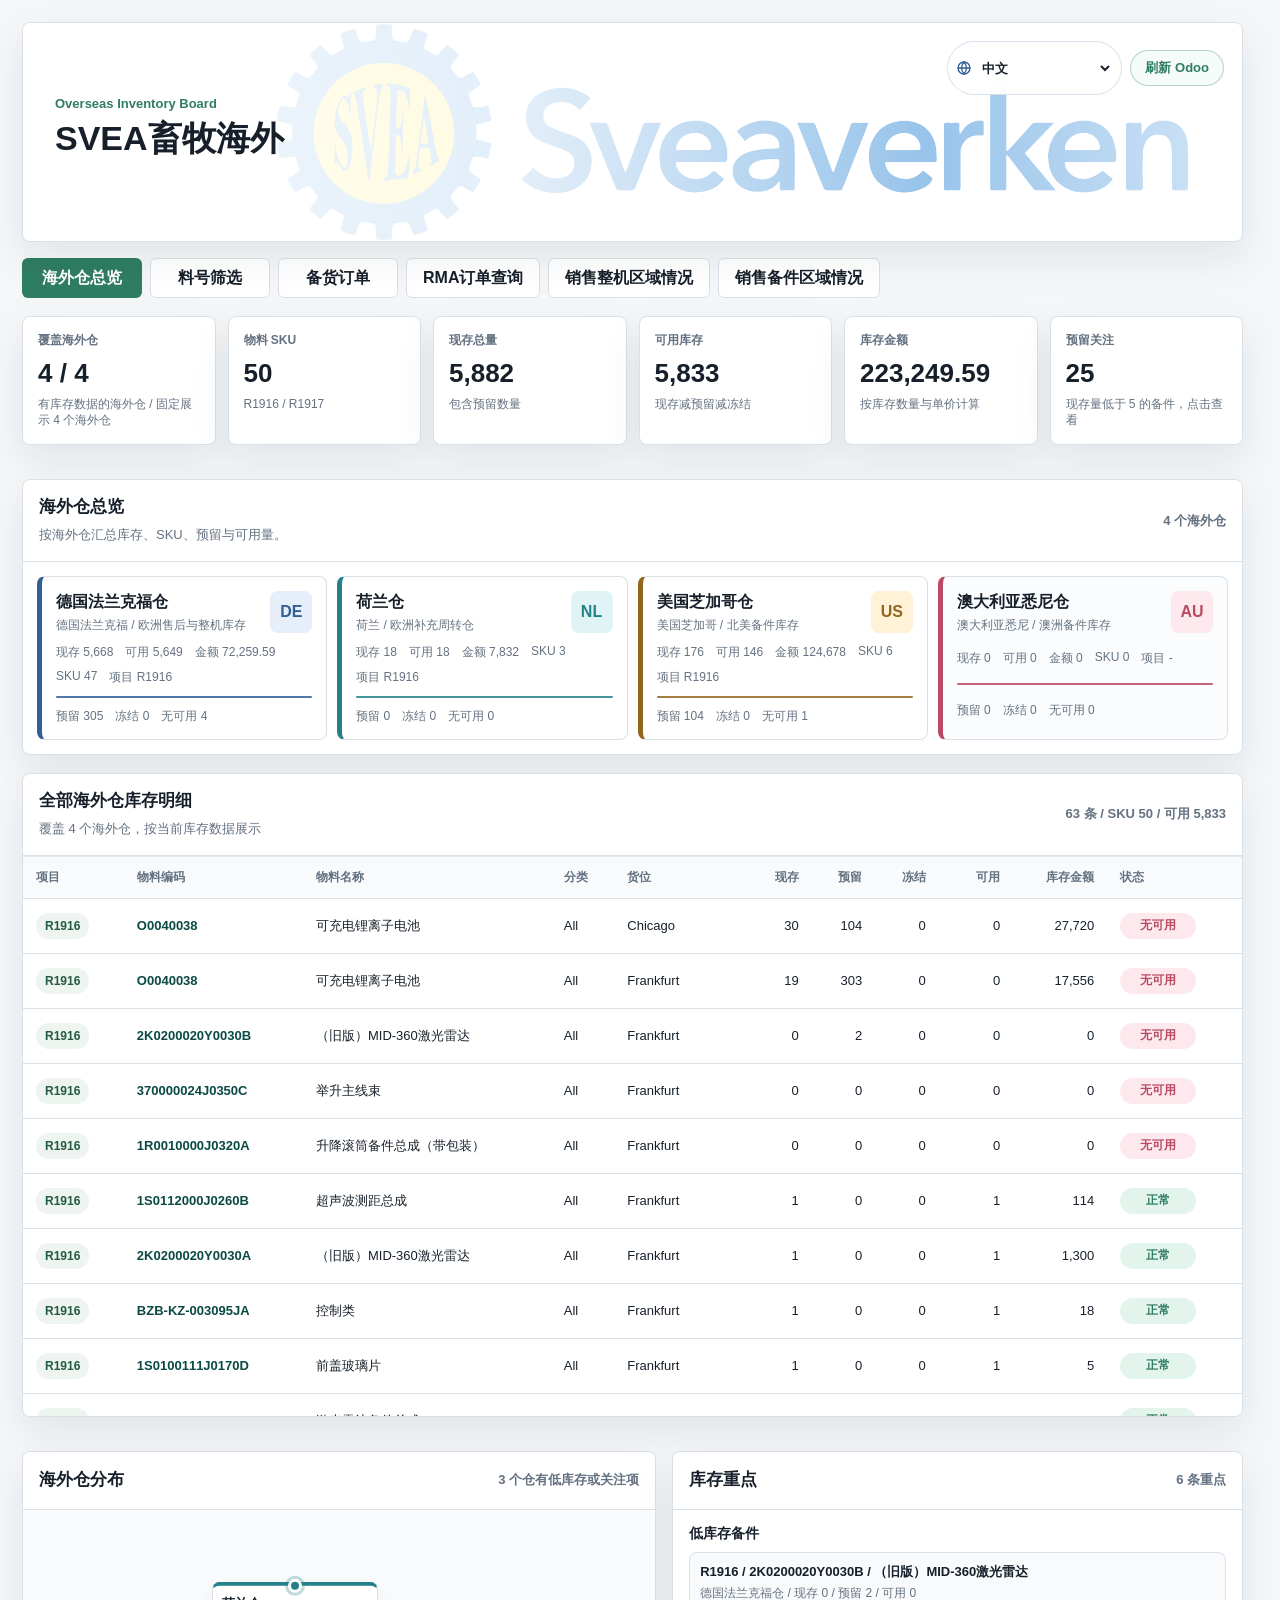
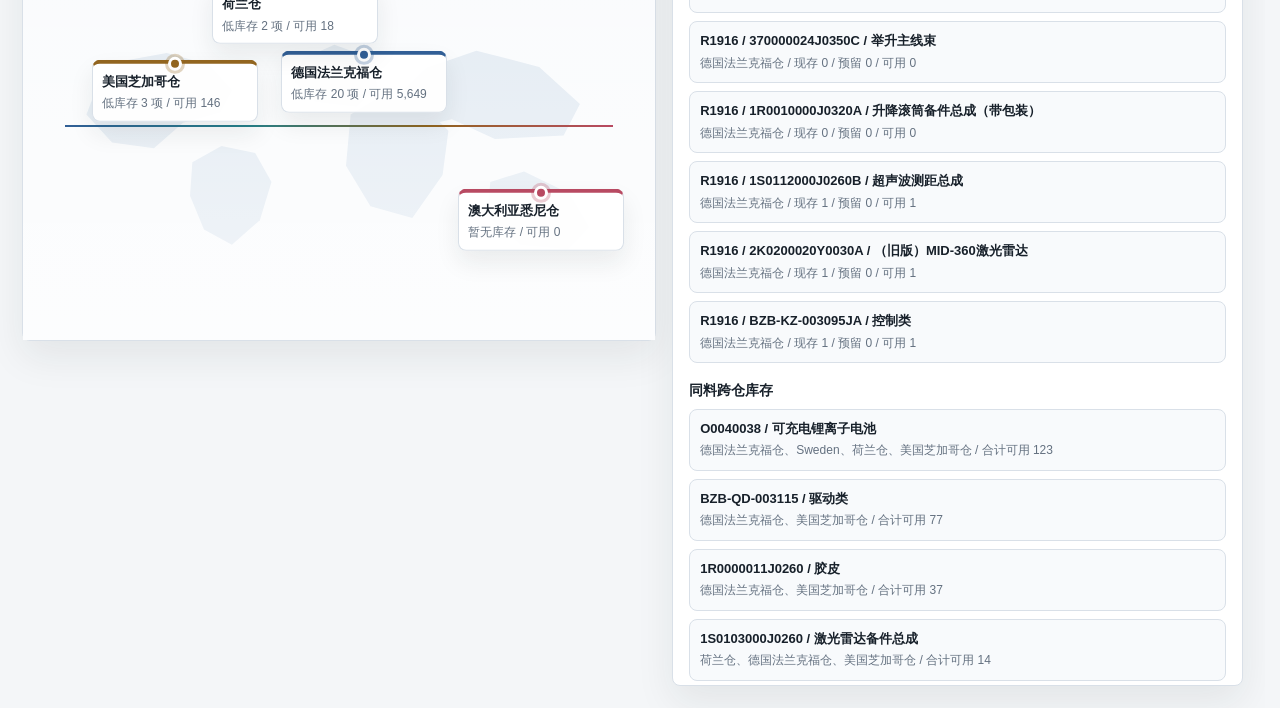
==== SVEA畜牧海外库存看板.html @ bf7ef836 "Update overseas inventory dashboard" ====
<!doctype html>
<html lang="zh-CN">
  <head>
    <meta charset="utf-8">
    <meta name="viewport" content="width=device-width, initial-scale=1">
    <title>SVEA畜牧海外</title>
    <meta name="description" content="SVEA畜牧海外库存、备货、RMA、销售整机和销售备件总看板。">
    <meta property="og:title" content="SVEA畜牧海外">
    <meta property="og:description" content="海外库存、备货、RMA、销售整机和销售备件总看板。">
    <meta property="og:type" content="website">
    <meta property="og:url" content="https://a1282439227-gif.github.io/overseas-inventory-dashboard/">
    <meta property="og:image" content="https://a1282439227-gif.github.io/overseas-inventory-dashboard/assets/sveaverken-logo.png">
    <meta name="twitter:card" content="summary_large_image">
    <meta name="twitter:title" content="SVEA畜牧海外">
    <meta name="twitter:description" content="海外库存、备货、RMA、销售整机和销售备件总看板。">
    <meta name="twitter:image" content="https://a1282439227-gif.github.io/overseas-inventory-dashboard/assets/sveaverken-logo.png">
    <link rel="stylesheet" href="./styles.css?v=20260814-rma-detail-resize-v2">
  </head>
  <body>
    <main class="app-shell">
      <header class="topbar">
        <section class="title-block" aria-labelledby="pageTitle">
          <div class="brand-heading">
            <div>
              <p class="eyebrow">Overseas Inventory Board</p>
              <h1 id="pageTitle">SVEA畜牧海外</h1>
            </div>
          </div>
          <p class="source-note" id="sourceNote" hidden aria-hidden="true"></p>
          <div class="title-actions">
          <label class="language-picker" aria-label="语言选择">
            <span class="language-icon" aria-hidden="true">
              <svg viewBox="0 0 24 24" focusable="false">
                <circle cx="12" cy="12" r="9"></circle>
                <path d="M3 12h18"></path>
                <path d="M12 3c2.4 2.5 3.6 5.5 3.6 9s-1.2 6.5-3.6 9"></path>
                <path d="M12 3c-2.4 2.5-3.6 5.5-3.6 9s1.2 6.5 3.6 9"></path>
              </svg>
            </span>
            <select id="languageSelect" aria-label="选择显示语言">
              <option value="zh-CN">中文</option>
              <option value="en">English</option>
              <option value="de">Deutsch</option>
              <option value="fr">Français</option>
              <option value="es">Español</option>
              <option value="it">Italiano</option>
              <option value="pt">Português</option>
              <option value="ja">日本語</option>
              <option value="ko">한국어</option>
              <option value="ru">Русский</option>
              <option value="vi">Tiếng Việt</option>
              <option value="th">ไทย</option>
              <option value="ms">Bahasa Melayu</option>
              <option value="id">Bahasa Indonesia</option>
              <option value="tr">Türkçe</option>
            </select>
          </label>
          <button class="title-refresh-button" id="salesRefreshButton" type="button">刷新 Odoo</button>
          </div>
        </section>

        <section class="visual-card" aria-label="海外仓作业概览">
          <img src="./assets/warehouse-operations.png" alt="海外仓库作业和全球配送场景">
          <div class="visual-metrics">
            <span>德国法兰克福仓</span>
            <span>荷兰仓</span>
            <span>美国芝加哥仓</span>
            <span>澳大利亚悉尼仓</span>
          </div>
        </section>
      </header>

      <nav class="view-tabs" aria-label="看板页面">
        <button class="view-tab is-active" type="button" data-view="overview" aria-controls="overviewPage" aria-selected="true">海外仓总览</button>
        <button class="view-tab" type="button" data-view="material" aria-controls="materialPage" aria-selected="false">料号筛选</button>
        <button class="view-tab" type="button" data-view="replenishment" aria-controls="replenishmentPage" aria-selected="false">备货订单</button>
        <button class="view-tab" type="button" data-view="rma" aria-controls="rmaPage" aria-selected="false">RMA订单查询</button>
        <button class="view-tab" type="button" data-view="salesMachine" aria-controls="salesMachinePage" aria-selected="false">销售整机区域情况</button>
        <button class="view-tab" type="button" data-view="salesSpare" aria-controls="salesSparePage" aria-selected="false">销售备件区域情况</button>
      </nav>

      <section class="view-panel is-active" id="overviewPage" data-view-panel="overview">
        <section class="summary-grid" id="summaryGrid" aria-label="库存指标汇总"></section>

        <section class="warehouse-section" aria-label="仓库总览">
          <div class="section-title">
            <div>
              <h2>海外仓总览</h2>
              <p class="section-subtitle">按海外仓汇总库存、SKU、预留与可用量。</p>
            </div>
            <span id="warehouseCount"></span>
          </div>
          <div class="warehouse-list" id="warehouseList"></div>
        </section>

        <section class="detail-section overview-detail-section" aria-label="仓库库存明细">
          <div class="section-title">
            <div>
              <h2 id="overviewDetailTitle">库存明细</h2>
              <p class="section-subtitle" id="overviewDetailMeta"></p>
            </div>
            <span id="overviewDetailCount"></span>
          </div>
          <div class="table-wrap compact-table">
            <table>
              <thead>
                <tr>
                  <th>项目</th>
                  <th>物料编码</th>
                  <th>物料名称</th>
                  <th>分类</th>
                  <th>货位</th>
                  <th class="num">现存</th>
                  <th class="num">预留</th>
                  <th class="num">冻结</th>
                  <th class="num">可用</th>
                  <th class="num">库存金额</th>
                  <th>状态</th>
                </tr>
              </thead>
              <tbody id="overviewTableBody"></tbody>
            </table>
          </div>
          <p id="overviewEmptyState" class="empty-state" hidden>暂无库存明细</p>
        </section>

        <section class="overview-support-grid">
          <section class="network-section" aria-label="海外仓分布">
            <div class="section-title">
              <h2>海外仓分布</h2>
              <span id="networkStatus"></span>
            </div>
            <div class="warehouse-map" id="warehouseMap"></div>
          </section>

          <section class="insight-section" aria-label="库存预警">
            <div class="section-title">
              <h2>库存重点</h2>
              <span id="alertCount"></span>
            </div>
            <div class="insight-group">
              <h3>低库存备件</h3>
              <div id="lowStockList" class="compact-list"></div>
            </div>
            <div class="insight-group">
              <h3>同料跨仓库存</h3>
              <div id="transferList" class="compact-list"></div>
            </div>
          </section>
        </section>

        <details class="import-section manual-import-section">
          <summary class="section-title import-summary">
            <div>
              <h2>Excel人工导入</h2>
              <p class="section-subtitle">系统未自动更新时，粘贴库存表格内容。</p>
            </div>
            <span id="overviewImportStatus">可粘贴 Excel / CSV</span>
          </summary>
          <div class="import-grid">
            <div class="file-import-box">
              <div>
                <strong>上传库存表格</strong>
                <span>支持 .xlsx、.xls、.csv、.tsv，选择文件后自动导入。</span>
              </div>
              <label class="file-picker" for="overviewImportFile">选择文件</label>
              <input id="overviewImportFile" class="file-input" type="file" accept=".xlsx,.xls,.csv,.tsv,.txt,application/vnd.openxmlformats-officedocument.spreadsheetml.sheet,application/vnd.ms-excel,text/csv">
            </div>
            <div class="file-import-box">
              <div>
                <strong>Odoo 数据更新</strong>
                <span>打开 Odoo 核对库存；本机更新时复制命令并按提示输入账号密码。</span>
              </div>
              <a class="file-picker" href="https://odoo-se.fjdac.com/web#menu_id=272&action=418&model=product.template&view_type=kanban" target="_blank" rel="noopener">打开 Odoo</a>
              <button id="odooCommandButton" class="secondary" type="button">复制更新命令</button>
            </div>
            <label class="field">
              <span>库存明细</span>
              <textarea id="overviewImportArea" spellcheck="false" placeholder="仓库,项目,物料编码,物料名称,分类,产品线,货位,规格,型号,现存,预留,冻结,库存金额,单位"></textarea>
            </label>
            <div class="import-actions">
              <button id="overviewImportButton" type="button">导入库存</button>
              <button id="overviewTemplateButton" class="secondary" type="button">填入模板</button>
              <button id="overviewRestoreButton" class="ghost" type="button">恢复系统库存</button>
              <p>导入后会更新“海外仓总览”和“料号筛选”的库存数据。</p>
            </div>
          </div>
        </details>
      </section>

      <section class="view-panel" id="materialPage" data-view-panel="material" hidden>
        <section class="page-heading">
          <div>
            <h2>料号筛选</h2>
            <p class="section-subtitle">按物料编码聚合海外仓库存。</p>
          </div>
        </section>

        <section class="control-panel" aria-label="筛选条件">
          <label class="field wide">
            <span>搜索</span>
            <input id="keywordInput" type="search" placeholder="输入物料编码，例如 1S0114004J0260A 或 S010470502501">
          </label>

          <label class="field">
            <span>仓库</span>
            <select id="warehouseSelect"></select>
          </label>

          <label class="field">
            <span>项目</span>
            <select id="projectSelect"></select>
          </label>

          <label class="field">
            <span>状态</span>
            <select id="statusSelect">
              <option value="all">全部状态</option>
              <option value="normal">正常</option>
              <option value="reserved">有预留</option>
              <option value="frozen">有冻结</option>
              <option value="shortage">无可用库存</option>
            </select>
          </label>

          <label class="field">
            <span>排序</span>
            <select id="sortSelect">
              <option value="availableAsc">可用量最低</option>
              <option value="qtyDesc">现存量最高</option>
              <option value="warehouseAsc">仓库顺序</option>
              <option value="materialAsc">物料编码</option>
            </select>
          </label>

          <div class="button-row controls">
            <button id="sampleButton" type="button">恢复 Excel 数据</button>
            <button id="exportButton" class="secondary" type="button">导出 CSV</button>
            <button id="resetButton" class="ghost" type="button">重置筛选</button>
          </div>
        </section>

        <section class="material-lookup-section" id="materialLookupSection" aria-label="物料编码查询结果" hidden>
          <div class="section-title">
            <div>
              <h2 id="materialLookupTitle">物料编码查询</h2>
              <p id="materialLookupMeta" class="section-subtitle"></p>
            </div>
            <span id="materialLookupCount"></span>
          </div>
          <div class="material-lookup-grid" id="materialLookupGrid"></div>
        </section>

        <section class="detail-section" aria-label="库存明细">
          <div class="section-title">
            <h2>筛选明细</h2>
            <span id="rowCount"></span>
          </div>
          <div class="table-wrap">
            <table>
              <thead>
                <tr>
                  <th>项目</th>
                  <th>仓库</th>
                  <th>物料编码</th>
                  <th>物料名称</th>
                  <th>货位</th>
                  <th class="num">现存</th>
                  <th class="num">预留</th>
                  <th class="num">冻结</th>
                  <th class="num">可用</th>
                  <th>状态</th>
                </tr>
              </thead>
              <tbody id="stockTableBody"></tbody>
            </table>
          </div>
          <p id="emptyState" class="empty-state" hidden>暂无匹配的库存明细</p>
        </section>

        <section class="import-section" aria-label="数据导入">
          <div class="section-title">
            <h2>补充导入</h2>
            <span id="importStatus">可粘贴 CSV / TSV</span>
          </div>
          <div class="import-grid">
            <label class="field">
              <span>粘贴库存明细</span>
              <textarea id="importArea" spellcheck="false" placeholder="仓库,项目,物料编码,物料名称,分类,产品线,货位,规格,型号,现存,预留,冻结,单位"></textarea>
            </label>
            <div class="import-actions">
              <button id="importButton" type="button">导入数据</button>
              <button id="fillTemplateButton" class="secondary" type="button">填入模板</button>
              <p>当前看板已内置库存数据，可在这里追加或覆盖同仓同物料同货位的数据。</p>
            </div>
          </div>
        </section>
      </section>

      <section class="view-panel" id="replenishmentPage" data-view-panel="replenishment" hidden>
        <section class="page-heading">
          <div>
            <h2>备货订单</h2>
            <p class="section-subtitle">按海外仓汇总备货订单、状态、运输方式和预计到仓信息。</p>
          </div>
          <div class="page-heading-actions">
            <button id="replenishmentRefreshButton" class="refresh-button" type="button">刷新数据</button>
            <span id="replenishmentCount">0 条备货记录</span>
          </div>
        </section>

        <section class="order-filter-panel" aria-label="备货订单筛选">
          <label class="field wide">
            <span>搜索</span>
            <input id="replenishmentKeywordInput" type="search" placeholder="订单号、物料编码、物料名称">
          </label>
          <label class="field">
            <span>海外仓</span>
            <select id="replenishmentWarehouseSelect"></select>
          </label>
          <label class="field">
            <span>状态</span>
            <select id="replenishmentStatusSelect"></select>
          </label>
          <label class="field">
            <span>运输方式</span>
            <select id="replenishmentTransportSelect"></select>
          </label>
          <div class="button-row controls">
            <button id="replenishmentResetButton" class="ghost" type="button">重置筛选</button>
          </div>
        </section>

        <section class="replenishment-warehouse-grid" id="replenishmentWarehouseGrid" aria-label="海外仓备货概览"></section>

        <section class="replenishment-section" aria-label="备货订单明细">
          <div class="section-title">
            <h2>备货订单台账</h2>
            <span id="replenishmentStatus">待接入表格数据</span>
          </div>
          <div class="table-wrap">
            <table>
              <thead>
                <tr>
                  <th>海外仓</th>
                  <th>订单编号</th>
                  <th>发货时间</th>
                  <th>预计到仓</th>
                  <th>运输方式</th>
                  <th>状态</th>
                  <th>是否入库</th>
                  <th>物料编码</th>
                  <th>物料名称</th>
                  <th class="num">备货数量</th>
                  <th>时效</th>
                </tr>
              </thead>
              <tbody id="replenishmentTableBody"></tbody>
            </table>
          </div>
          <p id="replenishmentEmptyState" class="empty-state">暂无备货订单记录</p>
        </section>

        <details class="import-section manual-import-section">
          <summary class="section-title import-summary">
            <div>
              <h2>Excel人工导入</h2>
              <p class="section-subtitle">系统未自动更新时，粘贴备货订单表格内容。</p>
            </div>
            <span id="replenishmentImportStatus">可粘贴 Excel / CSV</span>
          </summary>
          <div class="import-grid">
            <div class="file-import-box">
              <div>
                <strong>上传备货订单表</strong>
                <span>支持 .xlsx、.xls、.csv、.tsv，选择文件后自动替换当前备货订单数据。</span>
              </div>
              <label class="file-picker" for="replenishmentImportFile">选择文件</label>
              <input id="replenishmentImportFile" class="file-input" type="file" accept=".xlsx,.xls,.csv,.tsv,.txt,application/vnd.openxmlformats-officedocument.spreadsheetml.sheet,application/vnd.ms-excel,text/csv">
            </div>
            <label class="field">
              <span>备货订单明细</span>
              <textarea id="replenishmentImportArea" spellcheck="false" placeholder="订单编号,物料编码,物料名称,数量,海外仓,单价,总价,发货时间,预计到仓,时效,运输方式,状态,是否入库"></textarea>
            </label>
            <div class="import-actions">
              <button id="replenishmentImportButton" type="button">导入备货订单</button>
              <button id="replenishmentTemplateButton" class="secondary" type="button">填入模板</button>
              <button id="replenishmentRestoreButton" class="ghost" type="button">恢复系统订单</button>
              <p>导入后会替换当前“备货订单”数据，并刷新筛选项。</p>
            </div>
          </div>
        </details>
      </section>

      <section class="view-panel" id="rmaPage" data-view-panel="rma" hidden>
        <section class="page-heading">
          <div>
            <h2>RMA订单查询</h2>
            <p class="section-subtitle">查询售后单号、服务单号、客户、国家、物料与物流状态。</p>
          </div>
          <div class="page-heading-actions">
            <button id="rmaRefreshButton" class="refresh-button" type="button">刷新数据</button>
            <span id="rmaCount">0 条 RMA 明细</span>
          </div>
        </section>

        <section class="summary-grid rma-summary-grid" id="rmaSummaryGrid" aria-label="RMA指标汇总"></section>

        <section class="order-filter-panel" aria-label="RMA订单筛选">
          <label class="field wide">
            <span>搜索</span>
            <input id="rmaKeywordInput" type="search" placeholder="售后单号、服务单号、物料编码、客户、国家、SN">
          </label>
          <label class="field">
            <span>状态</span>
            <select id="rmaStatusSelect"></select>
          </label>
          <label class="field">
            <span>国家</span>
            <select id="rmaCountrySelect"></select>
          </label>
          <label class="field">
            <span>项目</span>
            <select id="rmaProjectSelect"></select>
          </label>
          <div class="button-row controls">
            <button id="rmaResetButton" class="ghost" type="button">重置筛选</button>
          </div>
        </section>

        <section class="rma-section" aria-label="RMA订单列表">
          <div class="section-title">
            <h2>RMA订单列表</h2>
            <span id="rmaStatus">已接入售后备件数据</span>
          </div>
          <div class="table-wrap">
            <table id="rmaOrderTable" class="resizable-table">
              <colgroup>
                <col style="width: 126px">
                <col style="width: 118px">
                <col style="width: 88px">
                <col style="width: 88px">
                <col style="width: 106px">
                <col style="width: 104px">
                <col style="width: 128px">
                <col style="width: 96px">
              </colgroup>
              <thead>
                <tr>
                  <th>RM订单号</th>
                  <th>服务单号</th>
                  <th>国家</th>
                  <th>客户</th>
                  <th>发出日期</th>
                  <th>状态</th>
                  <th>物流订单</th>
                  <th>FAE人员</th>
                </tr>
              </thead>
              <tbody id="rmaTableBody"></tbody>
            </table>
          </div>
          <p id="rmaEmptyState" class="empty-state" hidden>暂无匹配的 RMA 记录</p>
        </section>

        <section class="rma-section rma-detail-section" aria-label="RMA产品明细">
          <div class="section-title">
            <div>
              <h2 id="rmaDetailTitle">RMA产品明细</h2>
              <p class="section-subtitle" id="rmaDetailMeta"></p>
            </div>
            <span id="rmaDetailCount"></span>
          </div>
          <div class="table-wrap">
            <table id="rmaDetailTable" class="resizable-table">
              <colgroup>
                <col style="width: 150px">
                <col style="width: 180px">
                <col style="width: 82px">
                <col style="width: 112px">
                <col style="width: 210px">
                <col style="width: 76px">
                <col style="width: 100px">
                <col style="width: 220px">
                <col style="width: 320px">
              </colgroup>
              <thead>
                <tr>
                  <th>物料编码</th>
                  <th>产品名称</th>
                  <th class="num">需求数量</th>
                  <th>状态</th>
                  <th>物流订单</th>
                  <th>单价</th>
                  <th>总价 USD</th>
                  <th>特殊备注</th>
                  <th>原因描述</th>
                </tr>
              </thead>
              <tbody id="rmaDetailTableBody"></tbody>
            </table>
          </div>
          <p id="rmaDetailEmptyState" class="empty-state">请选择一个 RM 订单查看产品数量和品种</p>
        </section>

        <details class="import-section manual-import-section">
          <summary class="section-title import-summary">
            <div>
              <h2>Excel人工导入</h2>
              <p class="section-subtitle">系统未自动更新时，粘贴RMA订单表格内容。</p>
            </div>
            <span id="rmaImportStatus">可粘贴 Excel / CSV</span>
          </summary>
          <div class="import-grid">
            <div class="file-import-box">
              <div>
                <strong>上传RMA订单表</strong>
                <span>支持 .xlsx、.xls、.csv、.tsv，选择文件后自动合并 RM 订单并刷新明细。</span>
              </div>
              <label class="file-picker" for="rmaImportFile">选择文件</label>
              <input id="rmaImportFile" class="file-input" type="file" accept=".xlsx,.xls,.csv,.tsv,.txt,application/vnd.openxmlformats-officedocument.spreadsheetml.sheet,application/vnd.ms-excel,text/csv">
            </div>
            <label class="field">
              <span>RMA订单明细</span>
              <textarea id="rmaImportArea" spellcheck="false" placeholder="售后单号,服务单号,SN号,客户名称,产品线,国家,机型,项目,物料编码,产品名称,需求数量,单价,总价 USD,启运地,发出日期,状态,售后类型,特殊备注,原因描述,FAE人员,坏件处置建议,物流单号,物流时效/天,父记录"></textarea>
            </label>
            <div class="import-actions">
              <button id="rmaImportButton" type="button">导入RMA订单</button>
              <button id="rmaTemplateButton" class="secondary" type="button">填入模板</button>
              <button id="rmaRestoreButton" class="ghost" type="button">恢复系统RMA</button>
              <p>导入后会重新合并 RM 订单号，并刷新产品明细。</p>
            </div>
          </div>
        </details>
      </section>

      <section class="view-panel" id="salesMachinePage" data-view-panel="salesMachine" hidden>
        <section class="page-heading">
          <div>
            <h2>销售整机区域情况</h2>
            <p class="section-subtitle">按仓库辐射区域、产品品类、国家/地区和序列号状态查看整机销售。</p>
          </div>
          <div class="page-heading-actions">
            <span id="salesMachineCount">0 条整机销售</span>
          </div>
        </section>

        <section class="summary-grid sales-summary-grid" id="salesMachineSummaryGrid" aria-label="销售整机指标"></section>

        <section class="sales-chart-grid" aria-label="销售整机分布">
          <section class="sales-panel">
            <h3>整机仓库数量分布</h3>
            <div id="salesMachineWarehouseBars"></div>
          </section>
          <section class="sales-panel">
            <h3>整机品类数量分布</h3>
            <div id="salesMachineCategoryBars"></div>
          </section>
          <section class="sales-panel">
            <h3>售卖类型分布</h3>
            <div id="salesMachineSaleTypeBars"></div>
          </section>
        </section>

        <section class="order-filter-panel" aria-label="销售整机筛选">
          <label class="field wide">
            <span>搜索</span>
            <input id="salesMachineKeywordInput" type="search" placeholder="源单据、客户、序列号、料号、产品名称">
          </label>
          <label class="field">
            <span>仓库</span>
            <select id="salesMachineWarehouseSelect"></select>
          </label>
          <label class="field">
            <span>品类</span>
            <select id="salesMachineCategorySelect"></select>
          </label>
          <label class="field">
            <span>国家/地区</span>
            <select id="salesMachineCountrySelect"></select>
          </label>
          <label class="field">
            <span>序列号</span>
            <select id="salesMachineSerialSelect">
              <option value="all">全部序列号状态</option>
              <option value="yes">有序列号</option>
              <option value="no">缺序列号</option>
            </select>
          </label>
          <div class="button-row controls">
            <button id="salesMachineResetButton" class="ghost" type="button">重置筛选</button>
          </div>
        </section>

        <section class="detail-section" aria-label="销售整机明细">
          <div class="section-title">
            <h2>整机销售明细</h2>
            <span id="salesMachineStatus">等待销售数据</span>
          </div>
          <div class="table-wrap">
            <table>
              <thead>
                <tr>
                  <th>仓库</th>
                  <th>品类</th>
                  <th>源单据</th>
                  <th>料号</th>
                  <th>序列号</th>
                  <th>客户</th>
                  <th>国家/地区</th>
                  <th>产品名称</th>
                </tr>
              </thead>
              <tbody id="salesMachineTableBody"></tbody>
            </table>
          </div>
          <p id="salesMachineEmptyState" class="empty-state" hidden>暂无匹配的整机销售记录</p>
        </section>
      </section>

      <section class="view-panel" id="salesSparePage" data-view-panel="salesSpare" hidden>
        <section class="page-heading">
          <div>
            <h2>销售备件区域情况</h2>
            <p class="section-subtitle">按仓库、料号、产品名称和源单据汇总销售备件数量。</p>
          </div>
          <div class="page-heading-actions">
            <span id="salesSpareCount">0 条备件销售</span>
          </div>
        </section>

        <section class="summary-grid sales-summary-grid" id="salesSpareSummaryGrid" aria-label="销售备件指标"></section>

        <section class="order-filter-panel" aria-label="销售备件筛选">
          <label class="field wide">
            <span>搜索</span>
            <input id="salesSpareKeywordInput" type="search" placeholder="料号、产品名称、源单据、客户">
          </label>
          <label class="field">
            <span>仓库</span>
            <select id="salesSpareWarehouseSelect"></select>
          </label>
          <label class="field">
            <span>国家/地区</span>
            <select id="salesSpareCountrySelect"></select>
          </label>
          <div class="button-row controls">
            <button id="salesSpareResetButton" class="ghost" type="button">重置筛选</button>
          </div>
        </section>

        <section class="sales-spare-layout" aria-label="销售备件分布和明细">
          <section class="sales-panel">
            <h3>备件仓库数量分布</h3>
            <div id="salesSpareWarehouseBars"></div>
            <div class="sales-spare-detail-panel" id="salesSpareDetailPanel" hidden>
              <h3 id="salesSpareDetailTitle">备件明细</h3>
              <div class="sales-spare-detail-meta" id="salesSpareDetailMeta"></div>
              <div class="sales-spare-detail-cards" id="salesSpareDetailCards"></div>
            </div>
          </section>

          <section class="detail-section sales-spare-table-panel">
            <div class="section-title">
              <h2>备件售卖数量</h2>
              <span id="salesSpareStatus">等待销售数据</span>
            </div>
            <div class="table-wrap">
              <table>
                <thead>
                  <tr>
                    <th>仓库</th>
                    <th>料号</th>
                    <th>产品名称</th>
                    <th class="num">售卖数量</th>
                    <th class="num">源单据数</th>
                    <th>最近发货</th>
                  </tr>
                </thead>
                <tbody id="salesSpareTableBody"></tbody>
              </table>
            </div>
            <p id="salesSpareEmptyState" class="empty-state" hidden>暂无匹配的备件销售记录</p>
          </section>
        </section>
      </section>
    </main>

    <div class="modal-backdrop" id="salesRefreshDialog" hidden>
      <div class="refresh-dialog" role="dialog" aria-modal="true" aria-labelledby="salesRefreshTitle">
        <div class="dialog-head">
          <h2 id="salesRefreshTitle">刷新 Odoo 数据</h2>
          <button class="icon-btn" id="salesRefreshCloseButton" type="button" title="关闭" aria-label="关闭">×</button>
        </div>
        <label class="field" for="salesOdooSecret">
          <span>Odoo 登录密码（可选）</span>
          <input id="salesOdooSecret" type="password" autocomplete="current-password" placeholder="本机已保存时可留空">
        </label>
        <p class="refresh-status" id="salesRefreshStatus">可直接点击开始刷新，将从本机 Odoo 刷新服务获取最新库存和销售数据。</p>
        <div class="dialog-actions">
          <button class="secondary" id="salesRefreshCancelButton" type="button">取消</button>
          <button id="salesRefreshConfirmButton" type="button">开始刷新</button>
        </div>
      </div>
    </div>

    <script src="./dashboard-config.js?v=20260724-odoo-stocking"></script>
    <script src="./data-inventory.js?v=20260903-180006"></script>
    <script src="./data-sellable-spares.js?v=20260723-spare-alias"></script>
  <script src="./data-orders.js?v=20260903-180100"></script>
    <script src="./data-sales.js?v=20260903-180009"></script>
    <script src="./vendor/xlsx.full.min.js"></script>
    <script src="./app.js?v=20260824-material-search-fast"></script>
  </body>
</html>
---- styles.css ----
:root {
  color-scheme: light;
  --bg: #f4f6f8;
  --surface: #ffffff;
  --surface-soft: #f8fafc;
  --line: #d9e0e8;
  --text: #17202a;
  --muted: #647180;
  --green: #2f7d62;
  --green-soft: #e3f4ec;
  --blue: #315f96;
  --blue-soft: #e5eef9;
  --red: #b84a62;
  --red-soft: #fde8ed;
  --amber: #92651f;
  --amber-soft: #fff2d6;
  --teal: #25808a;
  --teal-soft: #e0f3f5;
  --shadow: 0 16px 38px rgba(23, 32, 42, 0.08);
}

* {
  box-sizing: border-box;
}

html {
  -webkit-text-size-adjust: 100%;
  text-size-adjust: 100%;
}

body {
  margin: 0;
  min-width: 320px;
  overflow-x: hidden;
  background: var(--bg);
  color: var(--text);
  font-family: "Microsoft YaHei", "PingFang SC", "Segoe UI", Arial, sans-serif;
}

button,
input,
select,
textarea {
  font: inherit;
}

/* The dashboard refreshes from managed data sources, so keep fallback import/export tools out of the normal workflow. */
.manual-import-section,
#sampleButton,
#exportButton {
  display: none !important;
}

button {
  min-height: 40px;
  border: 0;
  border-radius: 6px;
  background: var(--green);
  color: #fff;
  padding: 0 16px;
  font-weight: 700;
  cursor: pointer;
  white-space: nowrap;
}

button:hover {
  background: #236b53;
}

button.secondary {
  border: 1px solid rgba(49, 95, 150, 0.28);
  background: var(--blue-soft);
  color: var(--blue);
}

button.secondary:hover {
  background: #d8e7f7;
}

button.ghost {
  border: 1px solid var(--line);
  background: #fff;
  color: var(--text);
}

button.ghost:hover {
  background: #edf1f5;
}

.app-shell {
  width: min(1580px, 100%);
  margin: 0 auto;
  padding: 22px;
}

.topbar {
  display: grid;
  grid-template-columns: 1fr;
  gap: 16px;
  align-items: stretch;
  margin-bottom: 16px;
}

.title-block,
.visual-card,
.page-heading,
.control-panel,
.order-filter-panel,
.material-lookup-section,
.warehouse-section,
.network-section,
.insight-section,
.detail-section,
.import-section,
.replenishment-section,
.rma-section,
.replenishment-card,
.sales-panel {
  border: 1px solid var(--line);
  border-radius: 8px;
  background: var(--surface);
  box-shadow: var(--shadow);
}

.title-block {
  position: relative;
  display: grid;
  align-content: center;
  min-height: 244px;
  overflow: hidden;
  padding: 32px;
  background:
    linear-gradient(90deg, rgba(255, 255, 255, 0.96) 0%, rgba(255, 255, 255, 0.88) 42%, rgba(255, 255, 255, 0.58) 74%, rgba(255, 255, 255, 0.82) 100%),
    url("./assets/sveaverken-logo.png") right 34px center / min(78%, 980px) auto no-repeat,
    #fff;
}

.title-actions {
  position: absolute;
  top: 18px;
  right: 18px;
  z-index: 2;
  display: flex;
  align-items: center;
  justify-content: flex-end;
  gap: 8px;
  flex-wrap: wrap;
}

.language-picker {
  display: inline-flex;
  align-items: center;
  gap: 6px;
  border: 1px solid rgba(49, 95, 150, 0.18);
  border-radius: 999px;
  background: rgba(255, 255, 255, 0.92);
  padding: 6px 8px;
  color: var(--text);
  font-size: 13px;
  font-weight: 800;
  backdrop-filter: blur(10px);
}

.title-refresh-button {
  min-height: 36px;
  border: 1px solid rgba(47, 125, 98, 0.32);
  border-radius: 999px;
  background: rgba(244, 251, 248, 0.94);
  color: var(--green);
  padding: 0 14px;
  font-size: 13px;
  font-weight: 900;
  backdrop-filter: blur(10px);
}

.title-refresh-button:hover {
  border-color: rgba(47, 125, 98, 0.5);
  background: #e8f6ef;
}

.title-refresh-button.is-loading,
.title-refresh-button:disabled {
  cursor: wait;
  opacity: 0.72;
}

.language-picker.is-busy {
  border-color: rgba(49, 95, 150, 0.42);
  box-shadow: 0 0 0 3px rgba(49, 95, 150, 0.08);
}

.language-picker.is-error {
  border-color: rgba(179, 38, 30, 0.45);
  box-shadow: 0 0 0 3px rgba(179, 38, 30, 0.08);
}

.language-icon {
  display: inline-flex;
  width: 16px;
  height: 16px;
  flex: 0 0 16px;
  color: var(--blue);
}

.language-icon svg {
  width: 16px;
  height: 16px;
  fill: none;
  stroke: currentColor;
  stroke-linecap: round;
  stroke-linejoin: round;
  stroke-width: 2;
}

.language-picker select {
  min-width: 116px;
  border: 0;
  background: transparent;
  color: var(--text);
  padding: 4px 4px 4px 0;
  font-size: 13px;
  font-weight: 800;
  outline: none;
}

.brand-heading {
  position: relative;
  z-index: 1;
  max-width: 620px;
}

.brand-logo-image {
  flex: 0 0 auto;
  width: min(260px, 42vw);
  height: 70px;
  object-fit: contain;
  object-position: left center;
  border: 1px solid rgba(49, 95, 150, 0.14);
  border-radius: 8px;
  background: #fff;
  padding: 8px 10px;
}

.eyebrow {
  margin: 0 0 8px;
  color: var(--green);
  font-size: 13px;
  font-weight: 800;
}

h1,
h2,
h3,
p {
  margin-top: 0;
}

h1 {
  margin-bottom: 10px;
  font-size: 34px;
  line-height: 1.16;
  letter-spacing: 0;
}

h2 {
  margin: 0;
  font-size: 17px;
  line-height: 1.35;
  letter-spacing: 0;
}

h3 {
  margin: 0 0 8px;
  font-size: 14px;
  line-height: 1.4;
}

.source-note {
  position: relative;
  z-index: 1;
  max-width: 760px;
  margin-bottom: 0;
  color: var(--muted);
  font-size: 14px;
  line-height: 1.65;
}

.visual-card {
  display: none;
  position: relative;
  min-height: 188px;
  overflow: hidden;
}

.visual-card img {
  display: block;
  width: 100%;
  height: 100%;
  min-height: 188px;
  object-fit: cover;
}

.visual-card::after {
  position: absolute;
  inset: 0;
  content: "";
  background: linear-gradient(90deg, rgba(23, 32, 42, 0.64), rgba(23, 32, 42, 0.1));
}

.visual-metrics {
  position: absolute;
  left: 16px;
  right: 16px;
  bottom: 16px;
  z-index: 1;
  display: flex;
  flex-wrap: wrap;
  gap: 8px;
}

.visual-metrics span {
  min-height: 30px;
  border: 1px solid rgba(255, 255, 255, 0.32);
  border-radius: 999px;
  background: rgba(255, 255, 255, 0.18);
  color: #fff;
  padding: 6px 10px;
  font-size: 12px;
  font-weight: 800;
  backdrop-filter: blur(8px);
}

.summary-grid {
  display: grid;
  grid-template-columns: repeat(6, minmax(0, 1fr));
  gap: 12px;
  margin-bottom: 16px;
}

[hidden] {
  display: none !important;
}

.view-tabs {
  display: flex;
  gap: 8px;
  margin-bottom: 16px;
  overflow-x: auto;
  padding-bottom: 2px;
}

.view-tab {
  min-width: 120px;
  border: 1px solid var(--line);
  background: #fff;
  color: var(--text);
}

.view-tab:hover {
  background: #edf1f5;
}

.view-tab.is-active {
  border-color: rgba(47, 125, 98, 0.36);
  background: var(--green);
  color: #fff;
}

.view-panel {
  display: grid;
  gap: 16px;
  min-width: 0;
}

.view-panel > *,
.topbar > *,
.overview-support-grid > *,
.warehouse-section,
.network-section,
.insight-section,
.detail-section,
.import-section,
.material-lookup-section,
.replenishment-section,
.rma-section,
.page-heading {
  min-width: 0;
}

.page-heading {
  display: flex;
  align-items: center;
  justify-content: space-between;
  gap: 16px;
  min-height: 76px;
  padding: 16px;
}

.page-heading span {
  color: var(--muted);
  font-size: 13px;
  font-weight: 800;
}

.page-heading-actions {
  display: flex;
  align-items: center;
  justify-content: flex-end;
  gap: 10px;
  margin-left: auto;
  min-width: max-content;
}

.refresh-button {
  display: none !important;
  min-width: 88px;
  border-color: rgba(47, 125, 98, 0.32);
  background: #f4fbf8;
  color: var(--green);
  font-weight: 800;
}

.refresh-button:hover {
  border-color: rgba(47, 125, 98, 0.5);
  background: #e8f6ef;
}

.refresh-button.is-loading,
.refresh-button:disabled {
  cursor: wait;
  opacity: 0.72;
}

.summary-card {
  min-height: 104px;
  border: 1px solid var(--line);
  border-radius: 8px;
  background: var(--surface);
  padding: 15px;
  box-shadow: var(--shadow);
}

.summary-card span {
  display: block;
  color: var(--muted);
  font-size: 12px;
  font-weight: 700;
}

.summary-card strong {
  display: block;
  margin-top: 10px;
  font-size: 26px;
  line-height: 1.1;
  white-space: nowrap;
}

.summary-card small {
  display: block;
  margin-top: 8px;
  color: var(--muted);
  font-size: 12px;
  line-height: 1.4;
}

.summary-action-card {
  cursor: pointer;
  transition:
    border-color 0.16s ease,
    box-shadow 0.16s ease,
    transform 0.16s ease;
}

.summary-action-card:hover,
.summary-action-card.active {
  border-color: rgba(47, 125, 98, 0.42);
  box-shadow: 0 16px 34px rgba(47, 125, 98, 0.14);
  transform: translateY(-1px);
}

.control-panel {
  display: grid;
  grid-template-columns: minmax(250px, 1fr) minmax(150px, 190px) minmax(120px, 150px) minmax(130px, 170px) minmax(130px, 170px) auto;
  gap: 12px;
  align-items: end;
  padding: 16px;
  margin-bottom: 16px;
}

.order-filter-panel {
  display: grid;
  grid-template-columns: minmax(260px, 1fr) repeat(3, minmax(150px, 190px)) auto;
  gap: 12px;
  align-items: end;
  padding: 16px;
}

.field {
  display: grid;
  gap: 6px;
  min-width: 0;
  color: var(--muted);
  font-size: 13px;
  font-weight: 700;
}

.field.wide {
  min-width: 0;
}

input,
select,
textarea {
  width: 100%;
  border: 1px solid var(--line);
  border-radius: 6px;
  background: #fff;
  color: var(--text);
  outline: none;
}

input,
select {
  height: 40px;
  padding: 0 12px;
}

textarea {
  min-height: 132px;
  resize: vertical;
  padding: 12px;
  line-height: 1.5;
}

input:focus,
select:focus,
textarea:focus {
  border-color: var(--green);
  box-shadow: 0 0 0 3px rgba(47, 125, 98, 0.14);
}

.button-row {
  display: flex;
  flex-wrap: wrap;
  gap: 8px;
}

.button-row.controls {
  justify-content: flex-end;
}

.dashboard-grid {
  display: grid;
  grid-template-columns: minmax(360px, 1fr) minmax(360px, 0.92fr) minmax(300px, 0.78fr);
  gap: 16px;
  align-items: start;
  margin-bottom: 16px;
}

.overview-support-grid {
  display: grid;
  grid-template-columns: minmax(420px, 1fr) minmax(360px, 0.9fr);
  gap: 16px;
  align-items: start;
}

.section-title {
  display: flex;
  align-items: center;
  justify-content: space-between;
  gap: 12px;
  min-height: 58px;
  padding: 16px;
  border-bottom: 1px solid var(--line);
}

.section-title span {
  color: var(--muted);
  font-size: 13px;
  font-weight: 700;
}

.section-subtitle {
  margin: 6px 0 0;
  color: var(--muted);
  font-size: 13px;
  line-height: 1.55;
}

.manual-import-section {
  overflow: hidden;
}

.manual-import-section:not([open]) .import-summary {
  border-bottom: 0;
}

.import-summary {
  cursor: pointer;
  list-style: none;
}

.import-summary::-webkit-details-marker {
  display: none;
}

.import-summary::after {
  flex: 0 0 auto;
  border: 1px solid var(--line);
  border-radius: 999px;
  background: var(--surface-soft);
  color: var(--text);
  padding: 4px 10px;
  font-size: 12px;
  font-weight: 800;
  content: "展开";
}

.manual-import-section[open] .import-summary::after {
  content: "收起";
}

.material-lookup-section {
  margin-bottom: 16px;
}

.material-lookup-grid {
  display: grid;
  grid-template-columns: minmax(180px, 0.75fr) repeat(5, minmax(0, 1fr));
  gap: 12px;
  padding: 14px;
}

.material-image-card {
  display: grid;
  align-content: start;
  gap: 8px;
  min-height: 100%;
  border: 1px solid var(--line);
  border-radius: 8px;
  background: #fff;
  padding: 12px;
}

.material-image-frame {
  display: grid;
  place-items: center;
  aspect-ratio: 1 / 1;
  overflow: hidden;
  border: 1px solid var(--line);
  border-radius: 8px;
  background: #f7fafc;
}

.material-image-frame img {
  width: 100%;
  height: 100%;
  object-fit: contain;
}

.material-image-frame span {
  color: var(--muted);
  font-size: 30px;
  font-weight: 900;
}

.material-image-card strong,
.material-image-card small {
  display: block;
  overflow: hidden;
  text-overflow: ellipsis;
}

.material-image-card strong {
  font-size: 13px;
}

.material-image-card small {
  color: var(--muted);
  font-size: 12px;
  line-height: 1.35;
}

.material-warehouse-card {
  display: grid;
  gap: 12px;
  border: 1px solid var(--line);
  border-top: 4px solid var(--accent);
  border-radius: 8px;
  background: #fff;
  padding: 14px;
}

.material-warehouse-card.has-stock {
  background: linear-gradient(180deg, #fff, var(--soft));
}

.material-warehouse-head {
  display: flex;
  align-items: center;
  gap: 10px;
}

.material-warehouse-head strong,
.material-warehouse-head small {
  display: block;
  line-height: 1.35;
}

.material-warehouse-head strong {
  font-size: 14px;
}

.material-warehouse-head small {
  margin-top: 2px;
  color: var(--muted);
  font-size: 12px;
}

.material-qty-grid {
  display: grid;
  grid-template-columns: repeat(4, minmax(0, 1fr));
  gap: 8px;
}

.material-qty-grid span {
  min-width: 0;
  border: 1px solid rgba(217, 224, 232, 0.78);
  border-radius: 6px;
  background: rgba(255, 255, 255, 0.72);
  padding: 8px;
}

.material-qty-grid b,
.material-qty-grid small {
  display: block;
  text-align: right;
}

.material-qty-grid b {
  font-size: 18px;
  line-height: 1.1;
}

.material-qty-grid small {
  margin-top: 4px;
  color: var(--muted);
  font-size: 11px;
}

.material-warehouse-card p {
  margin: 0;
  color: var(--muted);
  font-size: 12px;
  line-height: 1.5;
}

.material-warehouse-card .amount-line {
  color: var(--text);
  font-weight: 800;
}

.transit-line {
  display: grid;
  gap: 2px;
  border: 1px solid rgba(37, 128, 138, 0.18);
  border-radius: 6px;
  background: rgba(224, 243, 245, 0.58);
  padding: 8px;
}

.transit-line strong {
  color: var(--teal);
  font-size: 13px;
}

.transit-line span {
  color: var(--muted);
  font-size: 11px;
  line-height: 1.4;
}

.transit-line.muted-transit {
  border-color: rgba(217, 224, 232, 0.78);
  background: rgba(248, 250, 252, 0.86);
}

.transit-line.muted-transit strong {
  color: var(--muted);
}

.warehouse-list {
  display: grid;
  grid-template-columns: repeat(4, minmax(0, 1fr));
  gap: 10px;
  min-width: 0;
  padding: 14px;
}

.warehouse-card {
  display: grid;
  gap: 10px;
  min-width: 0;
  border: 1px solid var(--line);
  border-left: 5px solid var(--accent);
  border-radius: 8px;
  background: #fff;
  padding: 14px;
  cursor: pointer;
}

.warehouse-card:hover,
.warehouse-card.active {
  border-color: color-mix(in srgb, var(--accent) 52%, var(--line));
  box-shadow: 0 12px 26px rgba(23, 32, 42, 0.08);
}

.warehouse-card.empty {
  background: #fbfcfd;
}

.warehouse-head {
  display: flex;
  align-items: flex-start;
  justify-content: space-between;
  gap: 12px;
}

.warehouse-name {
  font-weight: 900;
  line-height: 1.35;
}

.warehouse-location,
.warehouse-meta {
  color: var(--muted);
  font-size: 12px;
}

.warehouse-location {
  margin-top: 4px;
}

.warehouse-code {
  display: grid;
  place-items: center;
  width: 42px;
  height: 42px;
  border-radius: 8px;
  background: var(--soft);
  color: var(--accent);
  font-weight: 900;
}

.warehouse-meta {
  display: flex;
  flex-wrap: wrap;
  gap: 8px 12px;
}

.overview-detail-section {
  margin-bottom: 0;
}

.compact-table {
  max-height: 430px;
}

.bar-track {
  height: 2px;
  border-radius: 999px;
  background: var(--accent);
  opacity: 0.85;
}

.bar {
  display: none;
}

.warehouse-map {
  position: relative;
  min-height: 430px;
  overflow: hidden;
  padding: 18px;
  background: #f8fafc url("./assets/world-map.svg") center / 92% auto no-repeat;
}

.warehouse-map::before {
  position: absolute;
  inset: 0;
  background: linear-gradient(180deg, rgba(255, 255, 255, 0.18), rgba(255, 255, 255, 0.62));
  content: "";
  pointer-events: none;
}

.map-route {
  position: absolute;
  z-index: 1;
  left: 42px;
  right: 42px;
  top: 50%;
  height: 2px;
  background: linear-gradient(90deg, var(--blue), var(--teal), var(--amber), var(--red));
}

.map-node {
  position: absolute;
  z-index: 2;
  left: var(--x);
  top: var(--y);
  width: min(166px, 34vw);
  transform: translate(-50%, -50%);
  border: 1px solid var(--line);
  border-top: 4px solid var(--accent);
  border-radius: 8px;
  background: rgba(255, 255, 255, 0.94);
  padding: 9px;
  box-shadow: 0 12px 24px rgba(23, 32, 42, 0.08);
}

.map-node strong {
  display: block;
  font-size: 13px;
  line-height: 1.35;
}

.map-node span {
  display: block;
  margin-top: 5px;
  color: var(--muted);
  font-size: 12px;
  line-height: 1.4;
}

.map-dot {
  position: absolute;
  left: 50%;
  top: -12px;
  width: 14px;
  height: 14px;
  border: 3px solid #fff;
  border-radius: 50%;
  background: var(--accent);
  transform: translateX(-50%);
  box-shadow: 0 0 0 3px color-mix(in srgb, var(--accent) 28%, transparent);
}

.insight-section {
  min-height: 430px;
}

.insight-group {
  padding: 14px 16px 4px;
}

.compact-list {
  display: grid;
  gap: 8px;
}

.compact-item {
  border: 1px solid var(--line);
  border-radius: 8px;
  background: var(--surface-soft);
  padding: 10px;
}

.compact-item strong {
  display: block;
  font-size: 13px;
  line-height: 1.35;
}

.compact-item span {
  display: block;
  margin-top: 5px;
  color: var(--muted);
  font-size: 12px;
  line-height: 1.45;
}

.clickable-compact-item {
  cursor: pointer;
}

.clickable-compact-item:hover {
  border-color: rgba(47, 125, 98, 0.42);
  background: #eef6f1;
}

.detail-section {
  margin-bottom: 16px;
}

.table-wrap {
  max-height: 560px;
  max-width: 100%;
  overflow: auto;
}

table {
  width: 100%;
  min-width: 980px;
  border-collapse: collapse;
}

.overview-detail-section table {
  min-width: 1060px;
}

#materialPage .detail-section table {
  min-width: 980px;
}

.replenishment-section table {
  min-width: 1100px;
}

.rma-section table {
  min-width: 860px;
}

.rma-section .resizable-table {
  width: max-content;
  min-width: 100%;
  table-layout: fixed;
}

.rma-section .resizable-table th,
.rma-section .resizable-table td {
  white-space: nowrap;
}

.rma-section .resizable-table .track-link-list {
  flex-wrap: nowrap;
}

#rmaOrderTable th,
#rmaOrderTable td {
  overflow: hidden;
  text-overflow: clip;
  height: 50px;
  vertical-align: top;
}

#rmaOrderTable .status-tag,
#rmaOrderTable .track-link {
  max-width: 100%;
  overflow: hidden;
  text-overflow: clip;
}

#rmaOrderTable .track-link-list {
  min-width: 0;
  max-width: 100%;
  overflow: hidden;
}

#rmaOrderTable .clip-text {
  display: block;
  max-width: 100%;
  overflow: hidden;
  text-overflow: clip;
  white-space: nowrap;
}

#rmaOrderTable .clip-text.two-line {
  display: -webkit-box;
  max-height: 38px;
  overflow: hidden;
  white-space: normal;
  word-break: break-all;
  -webkit-box-orient: vertical;
  -webkit-line-clamp: 2;
}

.rma-detail-section table {
  width: max-content;
  min-width: 100%;
  table-layout: fixed;
}

#rmaDetailTable {
  width: 1450px;
  min-width: 860px;
  table-layout: fixed;
}

.rma-detail-section th,
.rma-detail-section td {
  white-space: nowrap;
}

.rma-detail-section .track-link-list {
  flex-wrap: nowrap;
}

#rmaDetailTable th,
#rmaDetailTable td {
  height: 50px;
  overflow: hidden;
  text-overflow: clip;
  vertical-align: top;
}

#rmaDetailTable .status-tag,
#rmaDetailTable .track-link {
  max-width: 100%;
  overflow: hidden;
  text-overflow: clip;
}

#rmaDetailTable .track-link-list {
  min-width: 0;
  max-width: 100%;
  overflow: hidden;
}

#rmaDetailTable .reason-cell {
  min-width: 0;
  max-width: 100%;
  overflow: hidden;
  text-overflow: clip;
  white-space: nowrap;
}

#rmaDetailTable .clip-text {
  display: block;
  max-width: 100%;
  overflow: hidden;
  text-overflow: clip;
  white-space: nowrap;
}

th,
td {
  padding: 12px 13px;
  border-bottom: 1px solid var(--line);
  text-align: left;
  vertical-align: middle;
  font-size: 13px;
}

th {
  position: sticky;
  top: 0;
  z-index: 1;
  background: #f8fafc;
  color: var(--muted);
  font-size: 12px;
  font-weight: 900;
}

.resizable-heading {
  padding-right: 18px;
}

.column-resize-handle {
  position: absolute;
  top: 0;
  right: 0;
  z-index: 2;
  width: 14px;
  height: 100%;
  cursor: col-resize;
  touch-action: none;
}

.column-resize-handle::after {
  position: absolute;
  top: 9px;
  bottom: 9px;
  left: 3px;
  width: 2px;
  border-radius: 999px;
  background: transparent;
  content: "";
}

.column-resize-handle:hover::after,
.is-resizing-column .column-resize-handle::after {
  background: rgba(49, 95, 150, 0.42);
}

.is-resizing-column {
  cursor: col-resize;
  user-select: none;
}

.num {
  text-align: right;
  white-space: nowrap;
}

.code-cell {
  color: #0b4a43;
  font-weight: 900;
  white-space: nowrap;
}

.material-candidate-row {
  cursor: pointer;
}

.material-candidate-row:hover td,
.material-candidate-row:focus td {
  background: #f3faf6;
}

.material-candidate-row:focus {
  outline: 2px solid rgba(47, 125, 98, 0.32);
  outline-offset: -2px;
}

.spec-cell {
  max-width: 300px;
  color: var(--muted);
  line-height: 1.45;
}

.reason-cell {
  max-width: 360px;
  color: var(--muted);
  line-height: 1.45;
  white-space: pre-line;
}

.muted {
  color: var(--muted);
}

.warn {
  color: var(--amber);
  font-weight: 800;
}

.project-pill,
.status-tag {
  display: inline-flex;
  align-items: center;
  justify-content: center;
  min-height: 26px;
  border-radius: 999px;
  padding: 4px 9px;
  font-size: 12px;
  font-weight: 900;
  white-space: nowrap;
}

.project-pill {
  background: #eef4f0;
  color: #245b46;
}

.status-tag {
  min-width: 76px;
  margin: 2px 4px 2px 0;
}

.track-link-list {
  display: flex;
  flex-wrap: wrap;
  gap: 6px;
}

.track-link {
  display: inline-flex;
  align-items: center;
  justify-content: center;
  min-height: 26px;
  border: 1px solid rgba(49, 95, 150, 0.28);
  border-radius: 999px;
  background: var(--blue-soft);
  color: var(--blue);
  padding: 4px 9px;
  font-size: 12px;
  font-weight: 900;
  line-height: 1.25;
  text-decoration: none;
  white-space: nowrap;
}

.track-link:hover {
  background: #d8e7f7;
}

.tag-normal {
  background: var(--green-soft);
  color: var(--green);
}

.tag-reserved {
  background: var(--amber-soft);
  color: var(--amber);
}

.tag-frozen,
.tag-shortage {
  background: var(--red-soft);
  color: var(--red);
}

.empty-state {
  margin: 18px;
  padding: 26px;
  border: 1px dashed var(--line);
  border-radius: 8px;
  color: var(--muted);
  text-align: center;
}

.clickable-row {
  cursor: pointer;
}

.clickable-row:hover,
.clickable-row.active {
  background: #eef6f1;
}

.import-grid {
  display: grid;
  grid-template-columns: minmax(360px, 1fr) minmax(240px, 320px);
  gap: 14px;
  padding: 16px;
}

.file-import-box {
  grid-column: 1 / -1;
  display: flex;
  align-items: center;
  justify-content: space-between;
  gap: 14px;
  border: 1px dashed rgba(49, 95, 150, 0.38);
  border-radius: 8px;
  background: var(--surface-soft);
  padding: 14px;
}

.file-import-box strong,
.file-import-box span {
  display: block;
  line-height: 1.45;
}

.file-import-box strong {
  font-size: 14px;
}

.file-import-box span {
  margin-top: 3px;
  color: var(--muted);
  font-size: 12px;
}

.file-picker {
  display: inline-flex;
  align-items: center;
  justify-content: center;
  flex: 0 0 auto;
  min-height: 40px;
  border-radius: 6px;
  background: var(--green);
  color: #fff;
  padding: 0 16px;
  font-size: 14px;
  font-weight: 800;
  cursor: pointer;
  white-space: nowrap;
}

.file-picker:hover {
  background: #236b53;
}

.file-input {
  position: absolute;
  width: 1px;
  height: 1px;
  overflow: hidden;
  clip: rect(0, 0, 0, 0);
  white-space: nowrap;
}

.import-actions {
  display: flex;
  flex-direction: column;
  gap: 10px;
  align-self: end;
}

.import-actions p {
  margin: 0;
  color: var(--muted);
  font-size: 13px;
  line-height: 1.6;
}

.replenishment-warehouse-grid {
  display: grid;
  grid-template-columns: repeat(4, minmax(0, 1fr));
  gap: 12px;
}

.replenishment-card {
  display: grid;
  gap: 14px;
  border-top: 4px solid var(--accent);
  background: linear-gradient(180deg, #fff, var(--soft));
  padding: 14px;
  cursor: pointer;
}

.replenishment-card:hover,
.replenishment-card.active {
  border-color: color-mix(in srgb, var(--accent) 52%, var(--line));
  box-shadow: 0 12px 26px rgba(23, 32, 42, 0.08);
}

.card-note {
  margin: 0;
  color: var(--muted);
  font-size: 12px;
  line-height: 1.45;
}

.replenishment-section .table-wrap {
  max-height: 520px;
}

.sales-summary-grid {
  grid-template-columns: repeat(4, minmax(0, 1fr));
}

.sales-chart-grid {
  display: grid;
  grid-template-columns: repeat(3, minmax(0, 1fr));
  gap: 12px;
}

.sales-panel {
  min-width: 0;
  padding: 14px 16px;
}

.sales-panel h3 {
  margin-bottom: 12px;
  color: #263445;
}

.bar-row {
  display: grid;
  grid-template-columns: minmax(96px, 132px) minmax(100px, 1fr) minmax(42px, auto);
  align-items: center;
  gap: 10px;
  margin: 9px 0;
  color: #334155;
  font-size: 13px;
}

.bar-row > div:first-child {
  overflow: hidden;
  text-overflow: ellipsis;
  white-space: nowrap;
}

.mini-bar {
  height: 10px;
  overflow: hidden;
  border-radius: 999px;
  background: #e7ebf0;
}

.mini-bar span {
  display: block;
  height: 100%;
  border-radius: inherit;
  background: var(--blue);
}

.mini-bar.cat span {
  background: var(--green);
}

.mini-bar.sale span {
  background: var(--amber);
}

.sales-spare-layout {
  display: grid;
  grid-template-columns: minmax(260px, 0.72fr) minmax(0, 1.28fr);
  gap: 14px;
  align-items: start;
}

.sales-spare-table-panel {
  box-shadow: var(--shadow);
}

.sales-spare-detail-panel {
  margin-top: 14px;
  padding-top: 12px;
  border-top: 1px solid var(--line);
}

.sales-spare-detail-meta {
  display: grid;
  gap: 6px;
  margin: 6px 0 12px;
  color: var(--muted);
  font-size: 12px;
}

.sales-spare-detail-meta span {
  display: flex;
  justify-content: space-between;
  gap: 12px;
  border-bottom: 1px solid #eef2f7;
  padding-bottom: 5px;
}

.sales-spare-detail-meta em {
  color: var(--muted);
  font-style: normal;
}

.sales-spare-detail-meta b {
  color: var(--text);
}

.sales-spare-detail-cards {
  display: grid;
  grid-template-columns: repeat(auto-fit, minmax(132px, 1fr));
  gap: 8px;
}

.sales-detail-tile {
  min-height: 86px;
  display: grid;
  align-content: start;
  gap: 5px;
  border: 1px solid #dbe3ee;
  border-radius: 8px;
  background: #fff;
  padding: 9px;
}

.sales-detail-tile span {
  color: var(--muted);
  font-size: 11px;
  font-weight: 800;
}

.sales-detail-tile strong {
  color: #0f172a;
  font-size: 13px;
  word-break: break-word;
}

.sales-detail-tile small {
  color: #475569;
  font-size: 12px;
  line-height: 1.35;
}

.modal-backdrop {
  position: fixed;
  inset: 0;
  z-index: 30;
  display: grid;
  place-items: center;
  background: rgba(15, 23, 42, 0.34);
  padding: 20px;
}

.refresh-dialog {
  width: min(440px, 100%);
  border: 1px solid var(--line);
  border-radius: 8px;
  background: #fff;
  box-shadow: 0 24px 80px rgba(15, 23, 42, 0.22);
  padding: 16px;
}

.dialog-head {
  display: flex;
  align-items: center;
  justify-content: space-between;
  gap: 12px;
  margin-bottom: 12px;
}

.icon-btn {
  width: 32px;
  min-height: 32px;
  border: 1px solid var(--line);
  border-radius: 8px;
  background: #fff;
  color: var(--muted);
  padding: 0;
  font-size: 18px;
  line-height: 1;
}

.icon-btn:hover {
  background: #edf1f5;
}

.refresh-status {
  min-height: 18px;
  margin: 10px 0 0;
  color: var(--muted);
  font-size: 12px;
  line-height: 1.5;
}

.refresh-status.error {
  color: var(--red);
}

.dialog-actions {
  display: flex;
  justify-content: flex-end;
  gap: 8px;
  margin-top: 14px;
}

@media (max-width: 1360px) {
  .control-panel,
  .order-filter-panel {
    grid-template-columns: minmax(260px, 1fr) repeat(2, minmax(150px, 1fr)) repeat(2, minmax(130px, 1fr));
  }

  .button-row.controls {
    justify-content: flex-start;
  }
}

@media (max-width: 1240px) {
  .topbar,
  .dashboard-grid,
  .overview-support-grid,
  .material-lookup-grid,
  .import-grid,
  .sales-chart-grid,
  .sales-spare-layout {
    grid-template-columns: 1fr;
  }

  .warehouse-list,
  .replenishment-warehouse-grid,
  .sales-summary-grid {
    grid-template-columns: repeat(2, minmax(0, 1fr));
  }

  .summary-grid {
    grid-template-columns: repeat(3, minmax(0, 1fr));
  }

  .file-import-box {
    align-items: flex-start;
    flex-direction: column;
  }
}

@media (max-width: 760px) {
  .app-shell {
    padding: 14px;
  }

  .title-block {
    min-height: 0;
    padding: 20px;
    background:
      linear-gradient(180deg, rgba(255, 255, 255, 0.96) 0%, rgba(255, 255, 255, 0.84) 58%, rgba(255, 255, 255, 0.72) 100%),
      url("./assets/sveaverken-logo.png") center bottom 12px / min(92%, 420px) auto no-repeat,
      #fff;
  }

  .brand-heading {
    max-width: 100%;
    min-height: 120px;
  }

  .title-actions {
    position: relative;
    top: auto;
    right: auto;
    justify-content: flex-start;
    margin-bottom: 16px;
  }

  .brand-logo-image {
    width: min(240px, 72vw);
    height: 58px;
  }

  h1 {
    font-size: 27px;
  }

  .control-panel,
  .order-filter-panel,
  .summary-grid,
  .sales-summary-grid,
  .material-qty-grid,
  .warehouse-list,
  .replenishment-warehouse-grid {
    grid-template-columns: 1fr;
  }

  .summary-card {
    min-height: 88px;
  }

  .warehouse-head,
  .section-title,
  .page-heading {
    align-items: stretch;
    flex-direction: column;
  }

  .page-heading-actions {
    justify-content: space-between;
    margin-left: 0;
    min-width: 0;
    width: 100%;
  }

  .warehouse-map {
    min-height: 560px;
  }

  .map-route {
    top: 34px;
    bottom: 34px;
    left: 32px;
    right: auto;
    width: 2px;
    height: auto;
    background: linear-gradient(180deg, var(--blue), var(--teal), var(--amber), var(--red));
  }

  .map-node {
    left: 54% !important;
    top: var(--mobile-y) !important;
    width: min(260px, calc(100vw - 96px));
  }
}

/* Responsive comfort pass */
html {
  scrollbar-gutter: stable;
}

.app-shell {
  width: min(1480px, 100%);
}

.topbar,
.view-panel {
  gap: 18px;
}

.title-block {
  min-height: 220px;
}

.summary-grid {
  grid-template-columns: repeat(auto-fit, minmax(178px, 1fr));
}

.summary-card strong,
.sales-detail-tile strong,
.warehouse-name,
.material-image-card strong,
.material-image-card small,
.page-heading h2,
.page-heading span,
.section-title h2,
.section-title span {
  overflow-wrap: anywhere;
}

.summary-card strong {
  white-space: normal;
}

.view-tabs {
  scrollbar-width: thin;
  -webkit-overflow-scrolling: touch;
}

.view-tab {
  flex: 0 0 auto;
}

.table-wrap {
  border-top: 1px solid rgba(217, 224, 232, 0.72);
  -webkit-overflow-scrolling: touch;
  overscroll-behavior-x: contain;
}

@media (min-width: 1241px) {
  .title-actions {
    max-width: 52%;
  }
}

@media (max-width: 1180px) {
  .control-panel,
  .order-filter-panel {
    grid-template-columns: repeat(2, minmax(0, 1fr));
  }

  .button-row.controls,
  .order-filter-panel .button-row {
    grid-column: 1 / -1;
    justify-content: flex-start;
  }

  .material-lookup-grid {
    grid-template-columns: minmax(180px, 0.75fr) repeat(2, minmax(0, 1fr));
  }

  .warehouse-list,
  .replenishment-warehouse-grid,
  .sales-summary-grid {
    grid-template-columns: repeat(2, minmax(0, 1fr));
  }
}

@media (max-width: 900px) {
  .app-shell {
    padding: 16px;
  }

  .title-block,
  .page-heading,
  .control-panel,
  .order-filter-panel,
  .material-lookup-section,
  .warehouse-section,
  .network-section,
  .insight-section,
  .detail-section,
  .import-section,
  .replenishment-section,
  .rma-section,
  .replenishment-card,
  .sales-panel {
    box-shadow: 0 10px 24px rgba(23, 32, 42, 0.06);
  }

  .dashboard-grid,
  .overview-support-grid,
  .material-lookup-grid,
  .import-grid,
  .sales-chart-grid,
  .sales-spare-layout {
    grid-template-columns: 1fr;
  }

  .summary-grid {
    grid-template-columns: repeat(2, minmax(0, 1fr));
  }
}

@media (max-width: 760px) {
  body {
    background: #eef2f5;
  }

  .app-shell {
    padding: 10px;
  }

  .topbar,
  .summary-grid,
  .view-tabs,
  .view-panel {
    margin-bottom: 12px;
  }

  .title-block {
    min-height: 0;
    padding: 16px;
  }

  .brand-heading {
    min-height: 104px;
  }

  .title-actions {
    width: 100%;
    gap: 8px;
  }

  .language-picker {
    flex: 1 1 168px;
    justify-content: space-between;
    min-width: 0;
    border-radius: 8px;
  }

  .language-picker select {
    flex: 1 1 auto;
    min-width: 0;
  }

  .title-refresh-button {
    flex: 1 1 118px;
    border-radius: 8px;
  }

  h1 {
    font-size: 25px;
  }

  h2 {
    font-size: 16px;
  }

  .source-note,
  .field,
  th,
  td {
    font-size: 12px;
  }

  .summary-card {
    min-height: 92px;
    padding: 12px;
  }

  .summary-card strong {
    margin-top: 8px;
    font-size: 22px;
  }

  .summary-card small {
    margin-top: 6px;
  }

  .view-tabs {
    gap: 7px;
    margin-left: -10px;
    margin-right: -10px;
    padding: 0 10px 6px;
  }

  .view-tab {
    min-width: auto;
    min-height: 38px;
    padding: 0 12px;
    font-size: 13px;
  }

  .page-heading,
  .control-panel,
  .order-filter-panel,
  .section-title,
  .material-lookup-grid,
  .warehouse-list,
  .import-grid {
    padding: 12px;
  }

  .page-heading {
    gap: 8px;
  }

  .page-heading-actions,
  .button-row,
  .dialog-actions {
    gap: 8px;
  }

  .page-heading-actions button,
  .button-row.controls button,
  .dialog-actions button {
    flex: 1 1 120px;
  }

  .control-panel,
  .order-filter-panel,
  .material-lookup-grid,
  .warehouse-list,
  .replenishment-warehouse-grid {
    grid-template-columns: 1fr;
  }

  .material-qty-grid,
  .sales-summary-grid {
    grid-template-columns: repeat(2, minmax(0, 1fr));
  }

  .material-image-card {
    min-height: 0;
  }

  .material-image-frame {
    max-height: 220px;
  }

  .warehouse-card,
  .material-warehouse-card,
  .replenishment-card,
  .sales-panel {
    padding: 12px;
  }

  .table-wrap {
    max-height: min(68vh, 520px);
    margin-left: -1px;
    margin-right: -1px;
  }

  table {
    min-width: 760px;
  }

  .overview-detail-section table,
  .replenishment-section table {
    min-width: 880px;
  }

  .rma-section table {
    min-width: 760px;
  }

  th,
  td {
    padding: 10px;
  }

  .bar-row {
    grid-template-columns: minmax(84px, 1fr) minmax(96px, 1.35fr) minmax(36px, auto);
    gap: 8px;
  }

  .modal-backdrop {
    align-items: end;
    padding: 10px;
  }

  .refresh-dialog {
    width: 100%;
    max-height: calc(100dvh - 20px);
    overflow: auto;
  }
}

@media (max-width: 480px) {
  .material-qty-grid {
    grid-template-columns: 1fr;
  }

  .page-heading-actions,
  .button-row,
  .dialog-actions,
  .file-import-box {
    flex-direction: column;
    align-items: stretch;
  }

  .title-actions {
    flex-direction: row;
    align-items: stretch;
  }

  .language-picker,
  .title-refresh-button {
    flex: 1 1 136px;
    width: auto;
    min-height: 40px;
  }

  .file-picker,
  .page-heading-actions button,
  .button-row button,
  .dialog-actions button {
    width: 100%;
  }

  .brand-logo-image {
    width: min(220px, 82vw);
  }

  h1 {
    font-size: 23px;
  }
}

@media (max-width: 360px) {
  .summary-grid,
  .sales-summary-grid {
    grid-template-columns: 1fr;
  }
}

@media (max-width: 760px) {
  .view-tabs,
  .view-tab,
  button,
  summary,
  a {
    touch-action: manipulation;
  }

  input,
  select,
  textarea {
    font-size: 16px;
  }
}
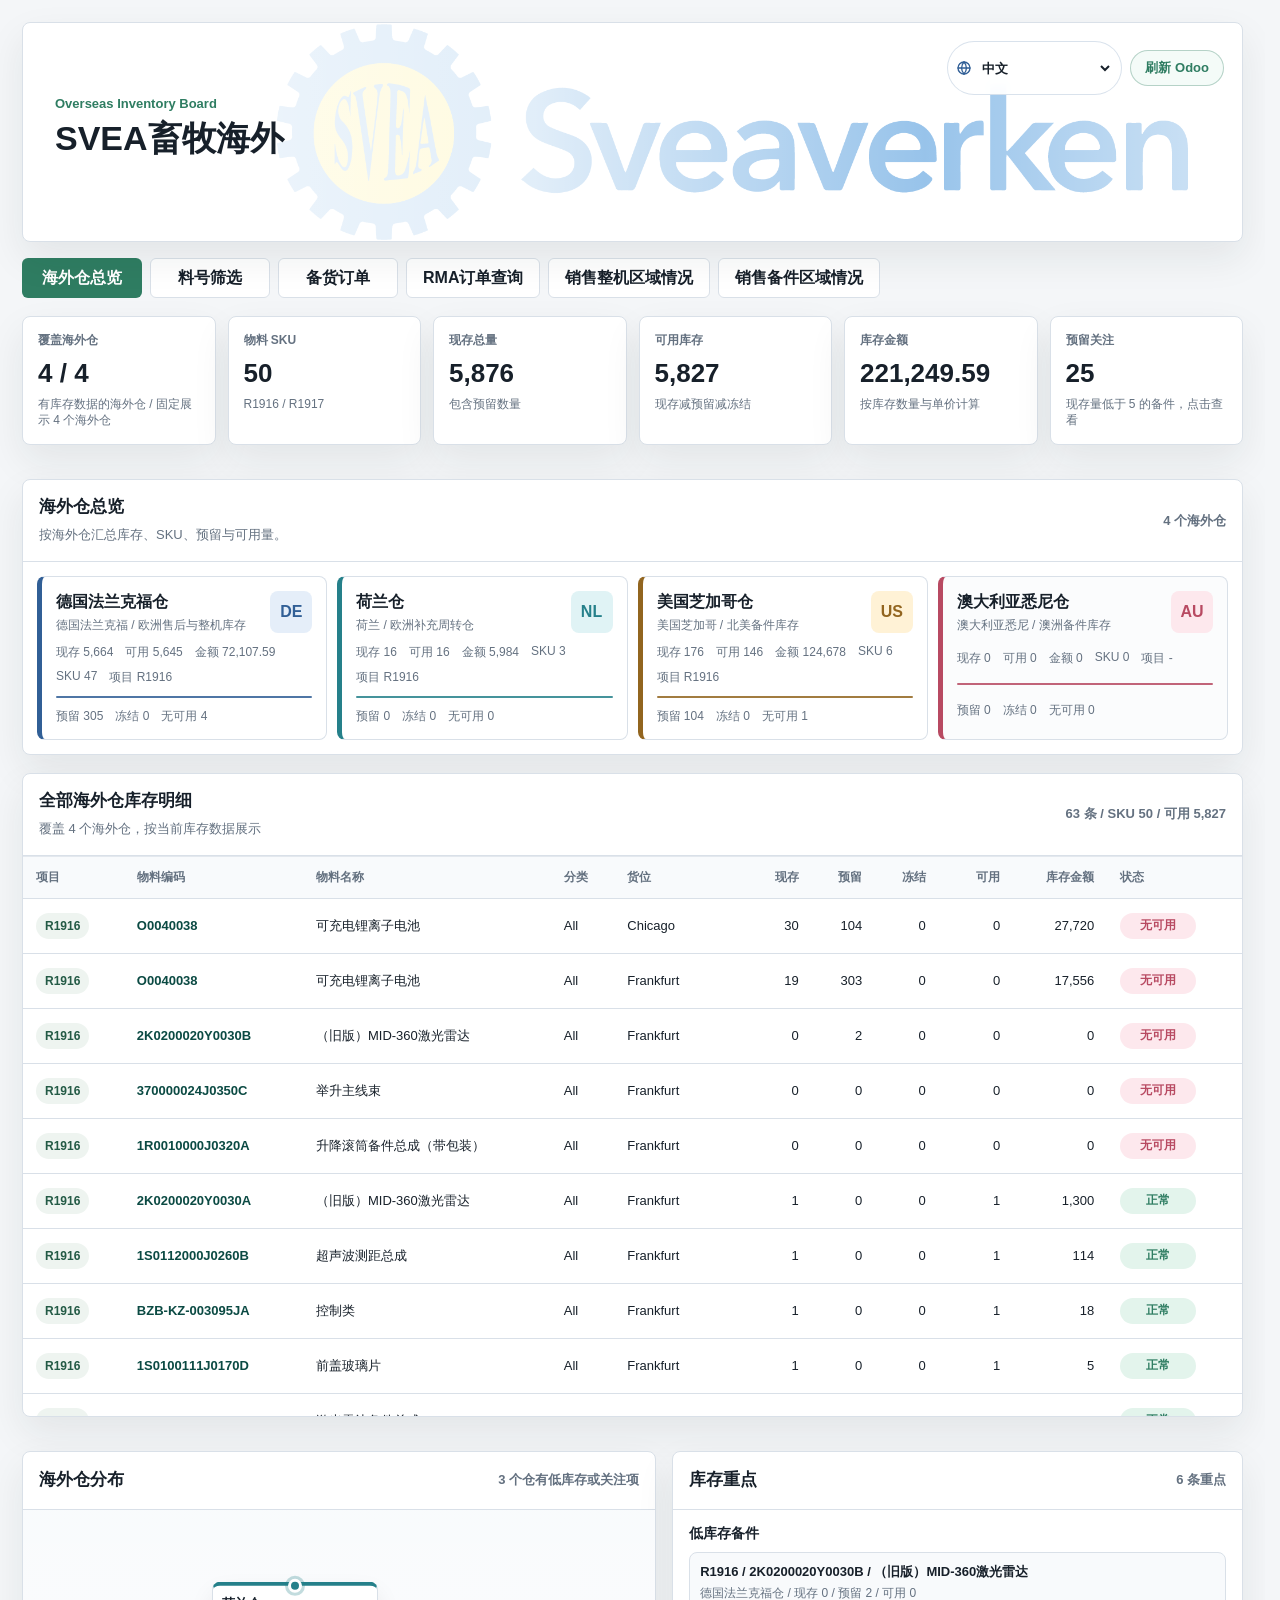
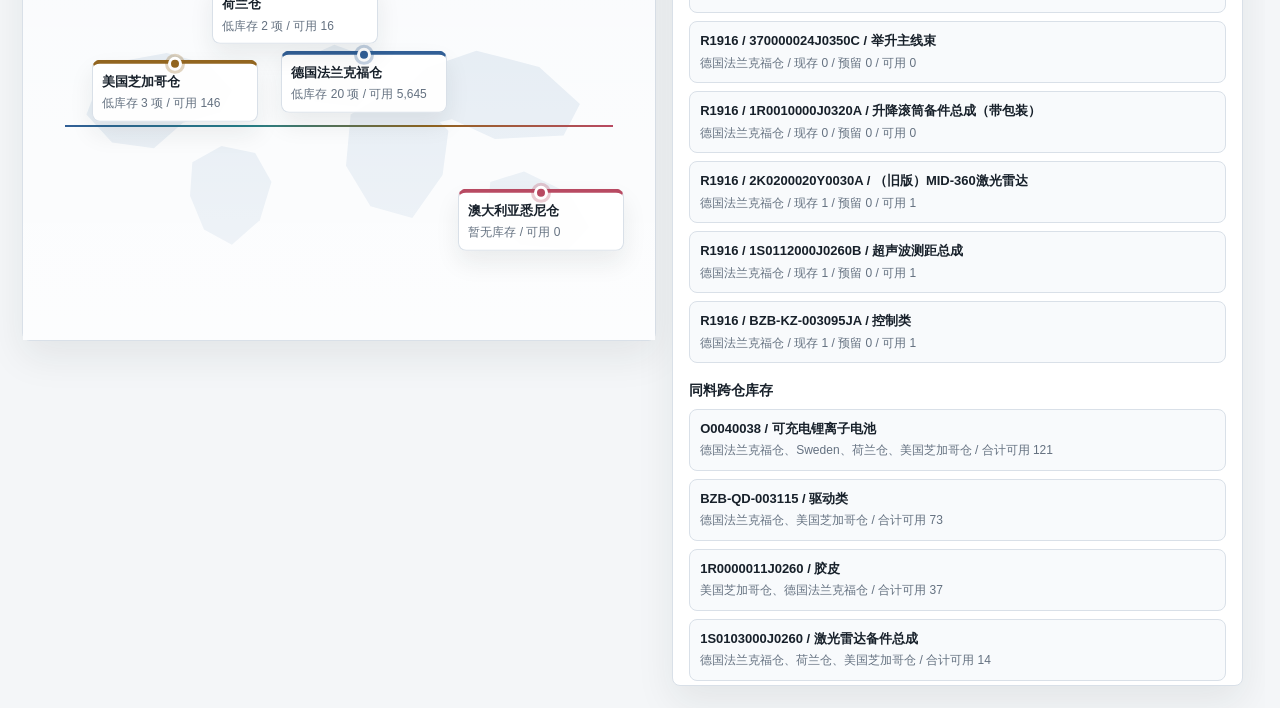
==== commit 97dfe81a: "Update overseas inventory dashboard" ====
--- a/SVEA畜牧海外库存看板.html
+++ b/SVEA畜牧海外库存看板.html
@@ -705,10 +705,10 @@
     </div>
 
     <script src="./dashboard-config.js?v=20260724-odoo-stocking"></script>
-    <script src="./data-inventory.js?v=20260903-180006"></script>
+    <script src="./data-inventory.js?v=20260904-083243"></script>
     <script src="./data-sellable-spares.js?v=20260723-spare-alias"></script>
-  <script src="./data-orders.js?v=20260903-180100"></script>
-    <script src="./data-sales.js?v=20260903-180009"></script>
+  <script src="./data-orders.js?v=20260904-083329"></script>
+    <script src="./data-sales.js?v=20260904-083249"></script>
     <script src="./vendor/xlsx.full.min.js"></script>
     <script src="./app.js?v=20260824-material-search-fast"></script>
   </body>
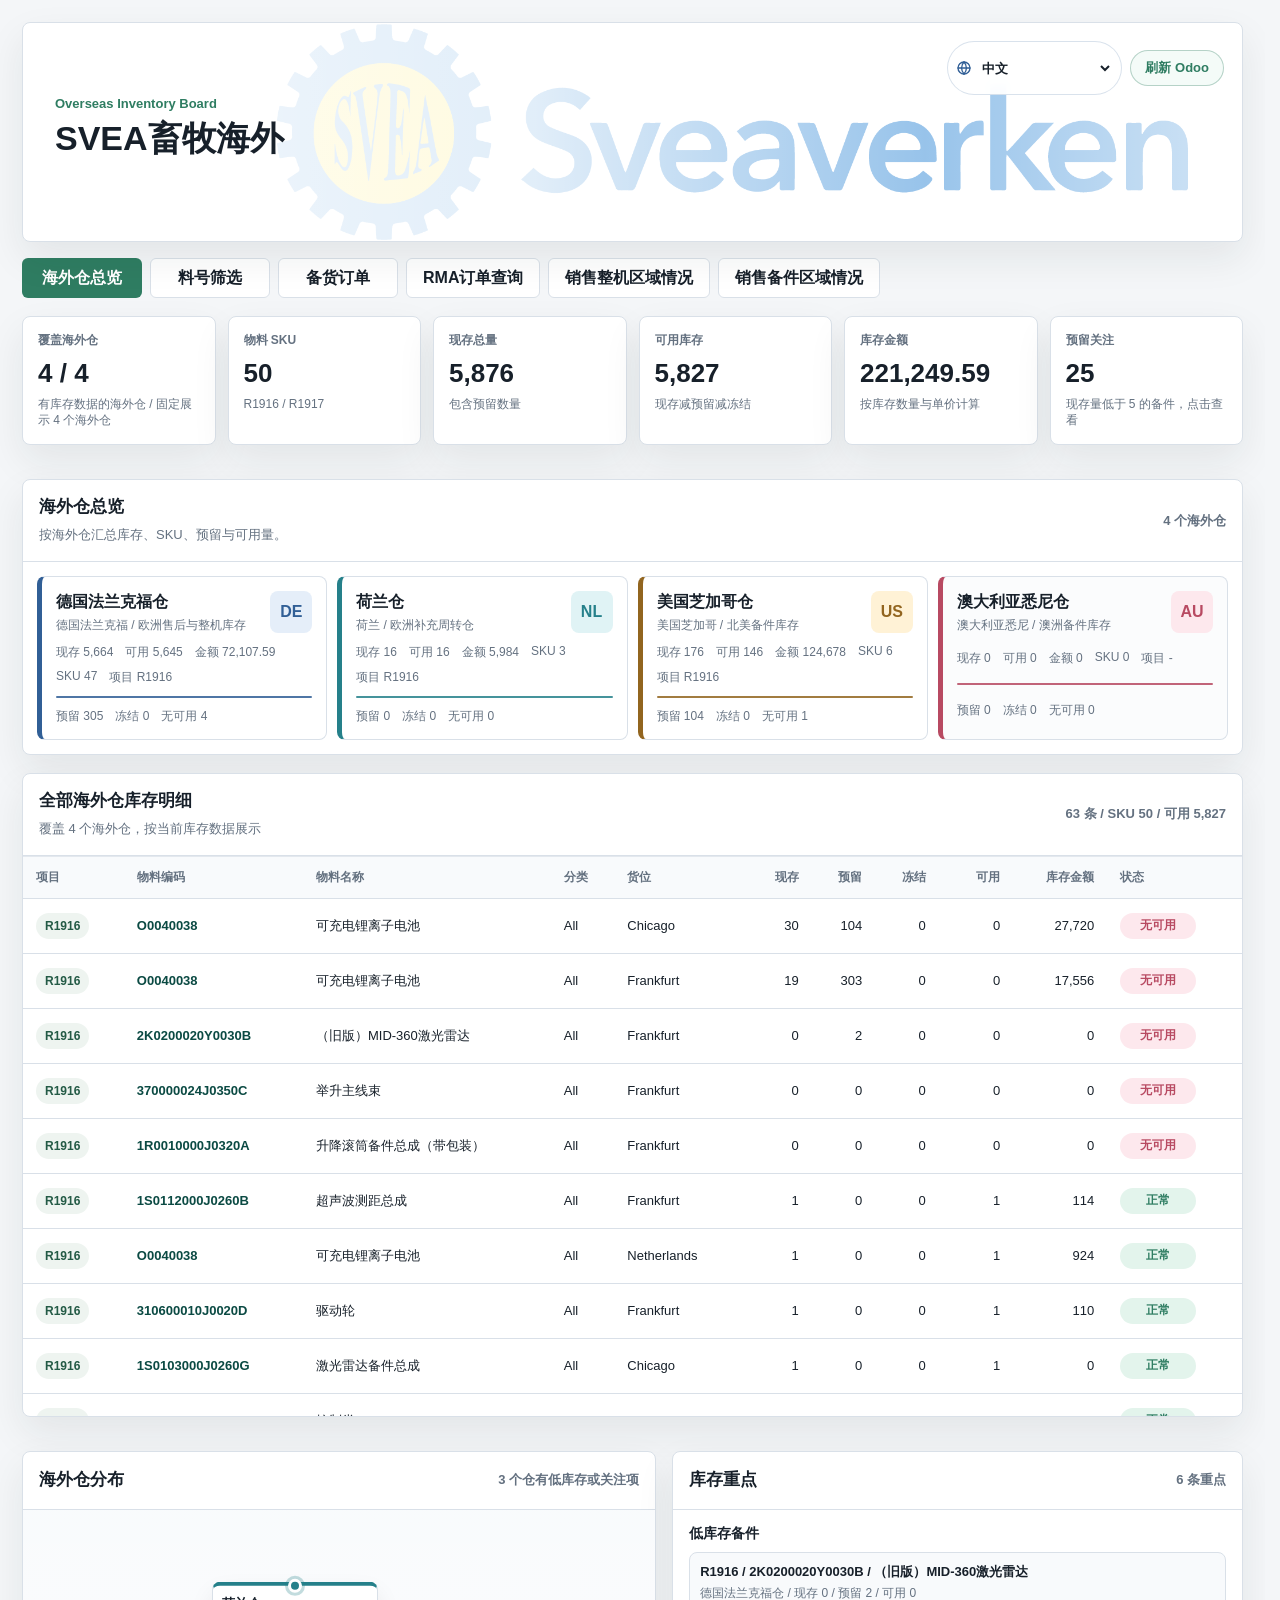
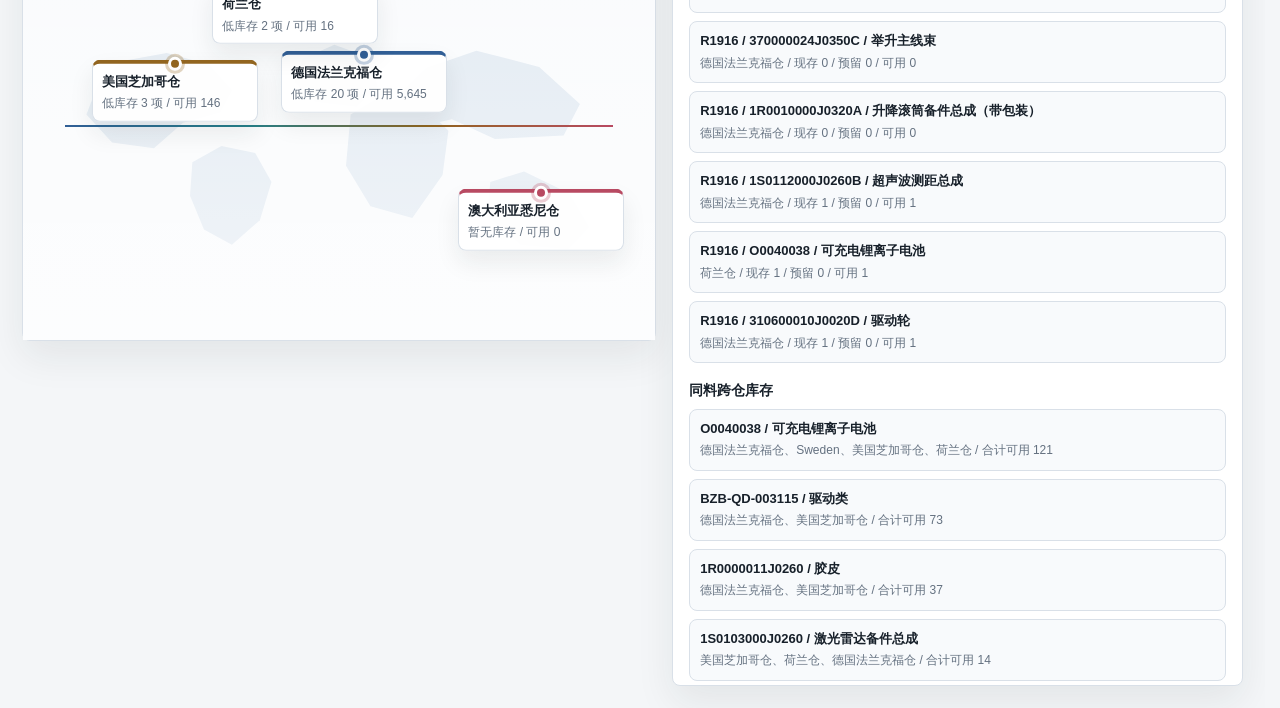
==== commit 92e6e77f: "Update overseas inventory dashboard" ====
--- a/SVEA畜牧海外库存看板.html
+++ b/SVEA畜牧海外库存看板.html
@@ -705,10 +705,10 @@
     </div>
 
     <script src="./dashboard-config.js?v=20260724-odoo-stocking"></script>
-    <script src="./data-inventory.js?v=20260904-083243"></script>
+    <script src="./data-inventory.js?v=20260904-100740"></script>
     <script src="./data-sellable-spares.js?v=20260723-spare-alias"></script>
-  <script src="./data-orders.js?v=20260904-083329"></script>
-    <script src="./data-sales.js?v=20260904-083249"></script>
+  <script src="./data-orders.js?v=20260904-100824"></script>
+    <script src="./data-sales.js?v=20260904-100743"></script>
     <script src="./vendor/xlsx.full.min.js"></script>
     <script src="./app.js?v=20260824-material-search-fast"></script>
   </body>
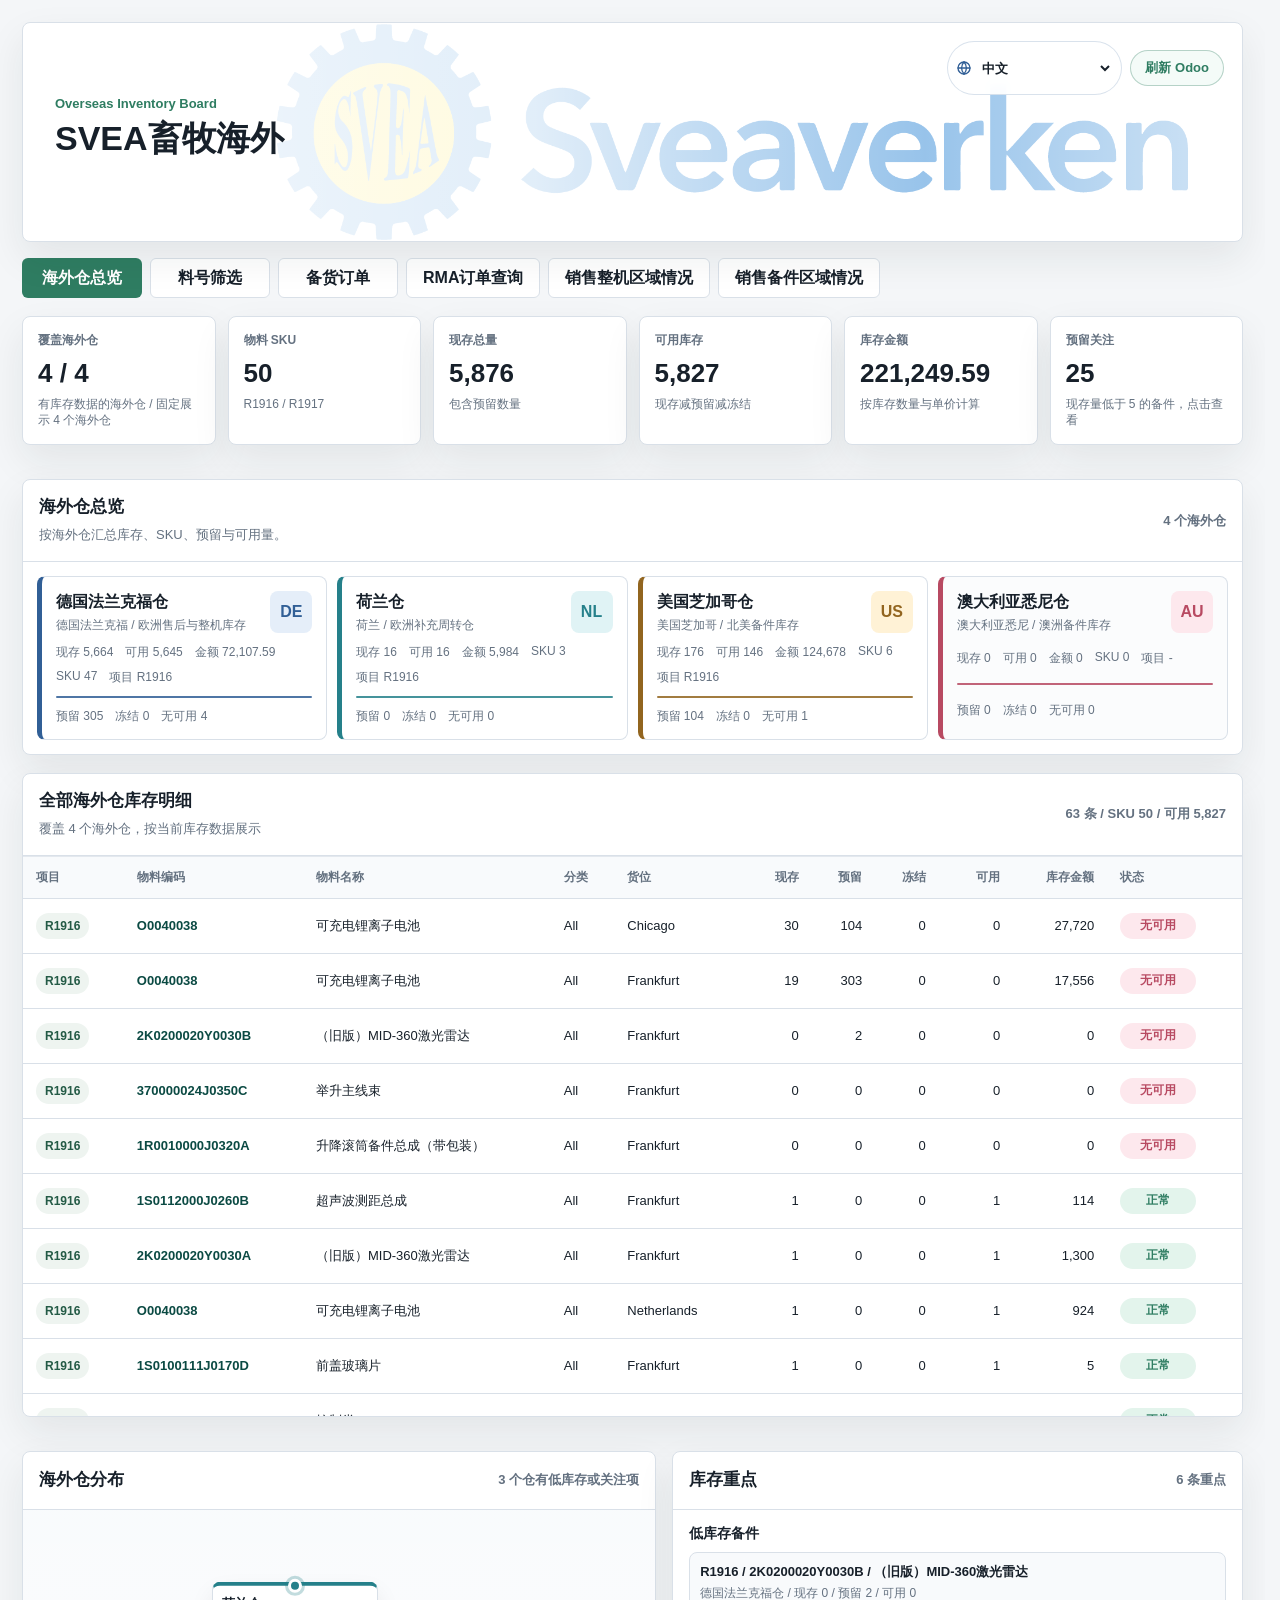
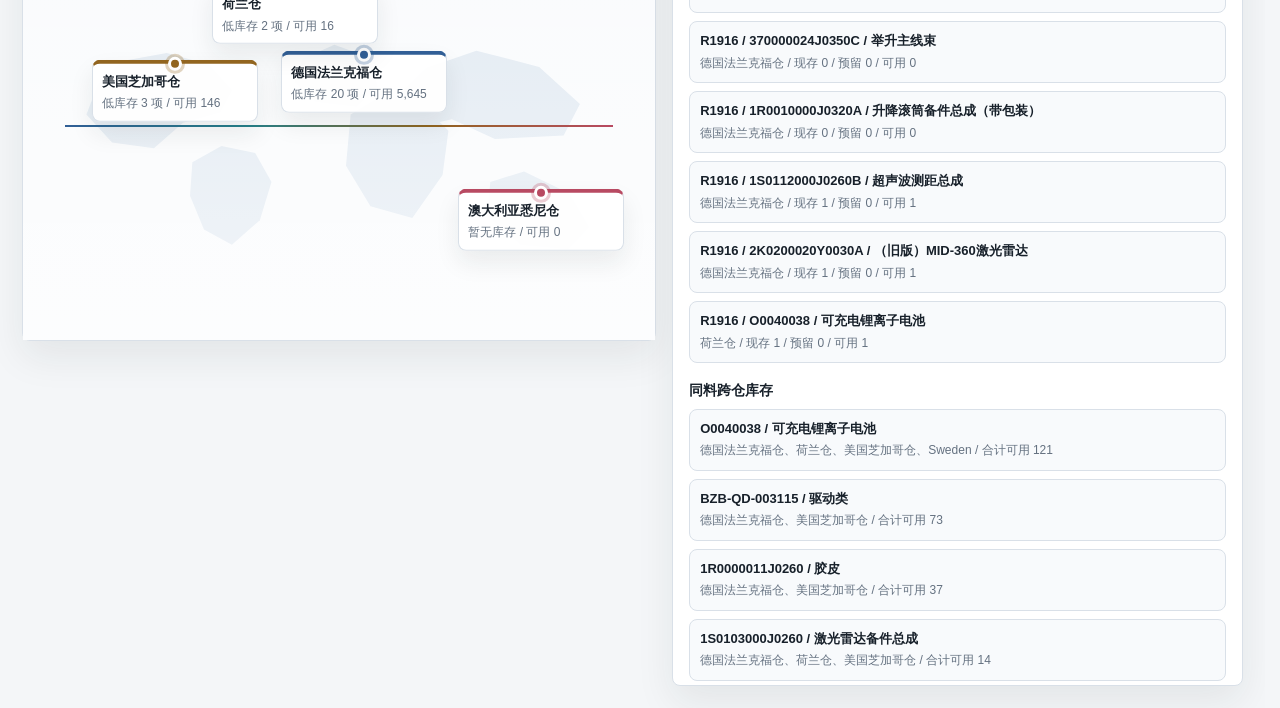
==== commit 093ace1a: "Update overseas inventory dashboard" ====
--- a/SVEA畜牧海外库存看板.html
+++ b/SVEA畜牧海外库存看板.html
@@ -705,10 +705,10 @@
     </div>
 
     <script src="./dashboard-config.js?v=20260724-odoo-stocking"></script>
-    <script src="./data-inventory.js?v=20260904-100740"></script>
+    <script src="./data-inventory.js?v=20260904-101638"></script>
     <script src="./data-sellable-spares.js?v=20260723-spare-alias"></script>
-  <script src="./data-orders.js?v=20260904-100824"></script>
-    <script src="./data-sales.js?v=20260904-100743"></script>
+  <script src="./data-orders.js?v=20260904-101714"></script>
+    <script src="./data-sales.js?v=20260904-101641"></script>
     <script src="./vendor/xlsx.full.min.js"></script>
     <script src="./app.js?v=20260824-material-search-fast"></script>
   </body>
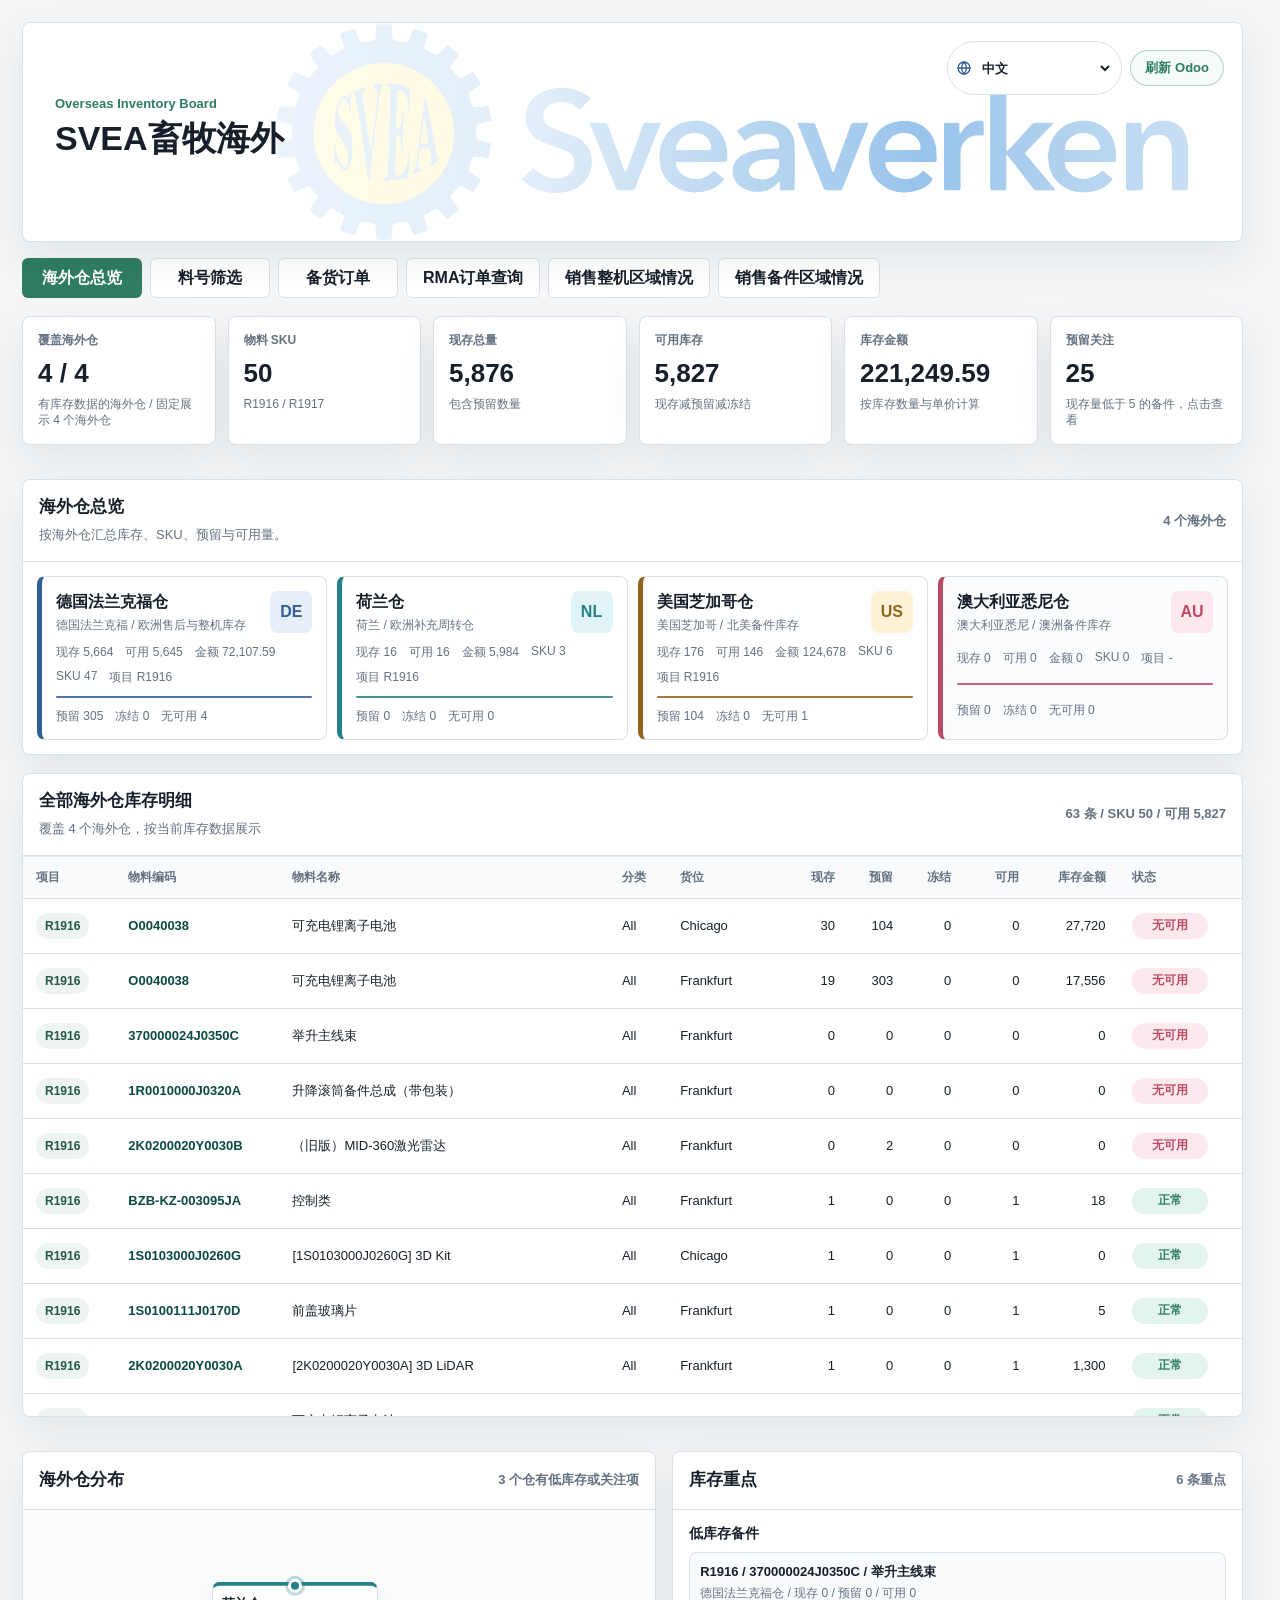
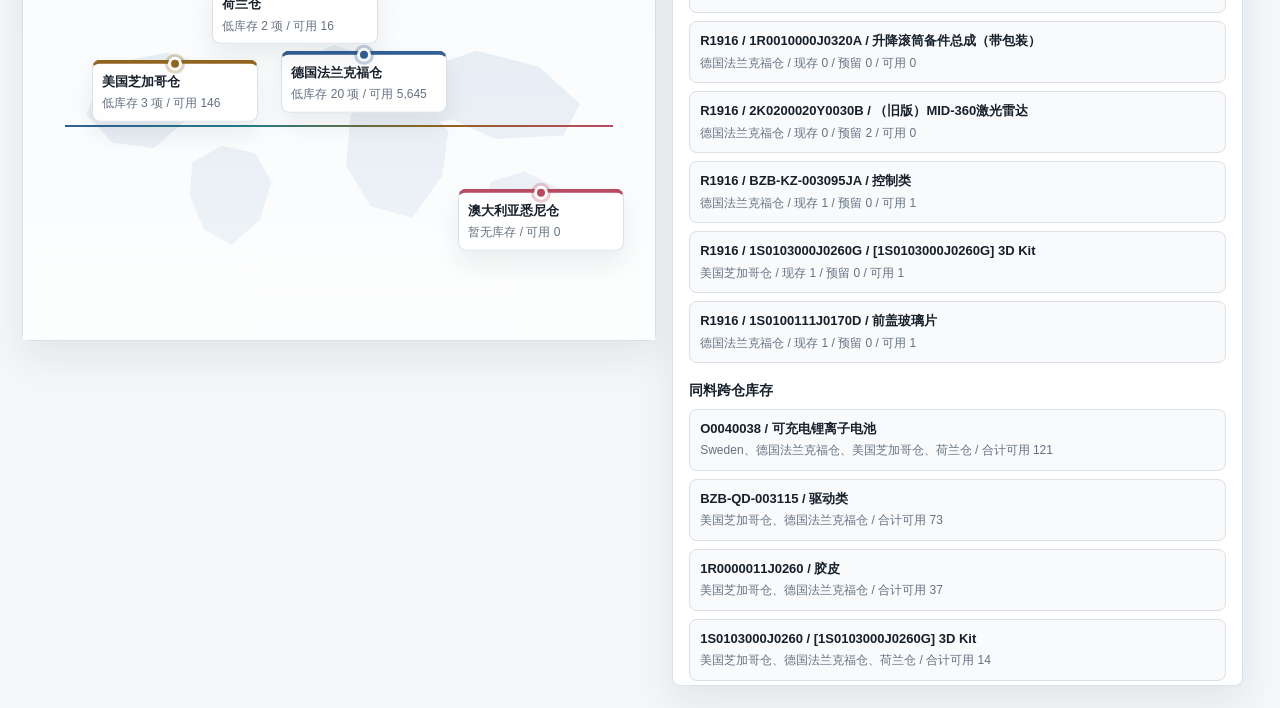
==== commit e185e6b5: "Update overseas inventory dashboard" ====
--- a/SVEA畜牧海外库存看板.html
+++ b/SVEA畜牧海外库存看板.html
@@ -705,10 +705,10 @@
     </div>
 
     <script src="./dashboard-config.js?v=20260724-odoo-stocking"></script>
-    <script src="./data-inventory.js?v=20260904-101638"></script>
+    <script src="./data-inventory.js?v=20260904-110456"></script>
     <script src="./data-sellable-spares.js?v=20260723-spare-alias"></script>
-  <script src="./data-orders.js?v=20260904-101714"></script>
-    <script src="./data-sales.js?v=20260904-101641"></script>
+  <script src="./data-orders.js?v=20260904-110539"></script>
+    <script src="./data-sales.js?v=20260904-110458"></script>
     <script src="./vendor/xlsx.full.min.js"></script>
     <script src="./app.js?v=20260824-material-search-fast"></script>
   </body>
